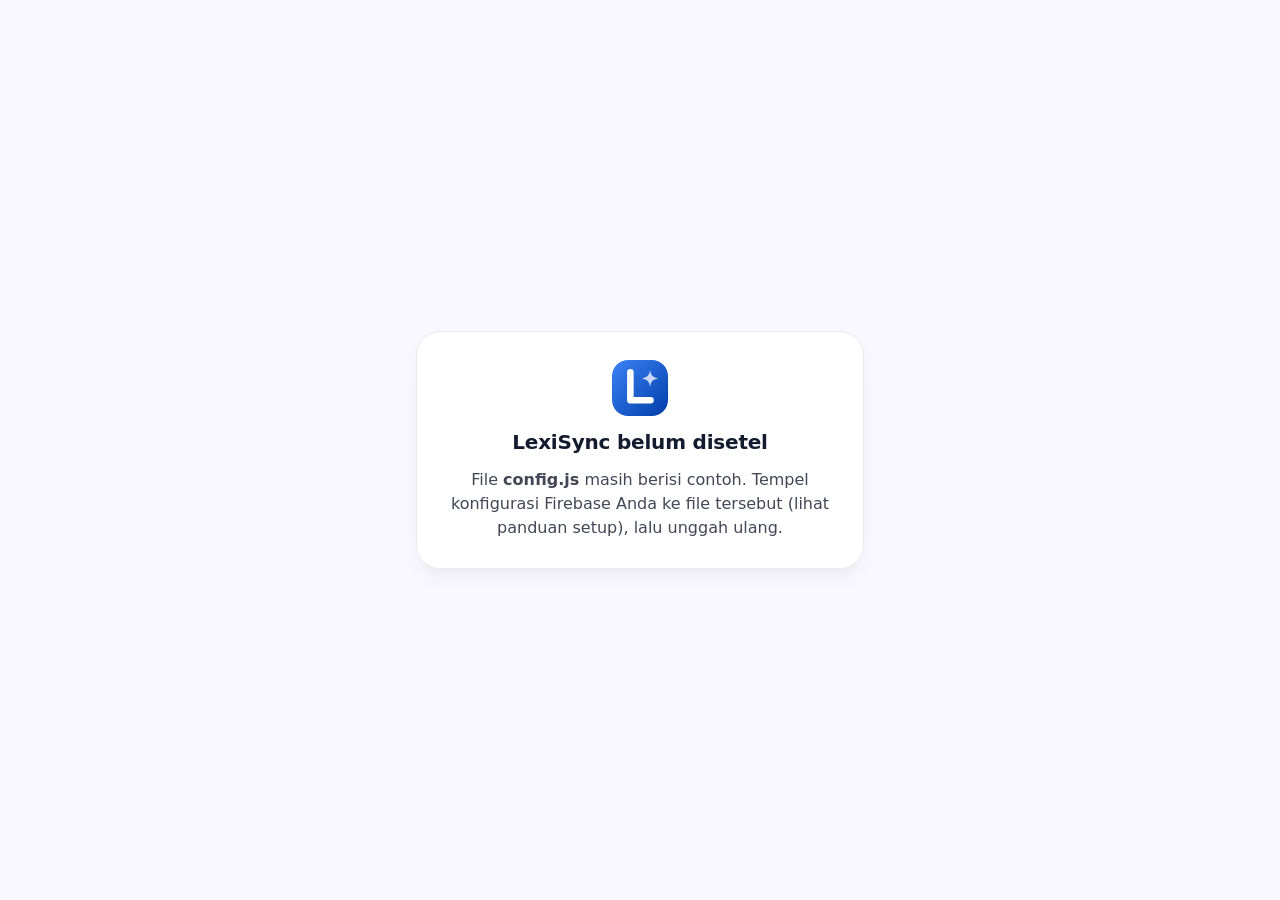
==== teacher.html @ 3a320dfc "Add files via upload" ====
<!doctype html>
<html lang="en" data-mode="teacher">
<head>
<meta charset="utf-8">
<meta name="viewport" content="width=device-width, initial-scale=1, viewport-fit=cover">
<meta name="theme-color" content="#faf8ff">
<meta name="color-scheme" content="light">
<meta name="description" content="LexiSync — The Adaptive CEFR Vocab Hub. Weekly vocabulary mastery quiz.">
<title>Teacher Portal · LexiSync</title>
<link rel="icon" href="favicon.ico">
<link rel="preload" href="fonts/inter.woff2" as="font" type="font/woff2" crossorigin>
<link rel="stylesheet" href="app.css?v=1.1.0">
</head>
<body class="min-h-screen bg-surface text-on-surface antialiased">
<div id="app" class="min-h-screen">
  <div class="min-h-screen flex items-center justify-center text-on-surface-variant font-label-lg text-label-lg">Loading LexiSync…</div>
</div>
<div id="modal-root"></div>
<div id="toast-root"></div>
<noscript><p style="padding:24px;font-family:sans-serif">LexiSync needs JavaScript. Please enable it in your browser.</p></noscript>
<script src="config.js?v=1.1.0"></script>
<script src="firebase.js?v=1.1.0"></script>
<script src="app.js?v=1.1.0"></script>
</body>
</html>
---- app.css ----
@font-face{font-family:Inter;font-style:normal;font-display:swap;font-weight:100 900;src:url(fonts/inter.woff2) format("woff2")}@font-face{font-family:Plus Jakarta Sans;font-style:normal;font-display:swap;font-weight:200 800;src:url(fonts/jakarta.woff2) format("woff2")}*,:after,:before{--tw-border-spacing-x:0;--tw-border-spacing-y:0;--tw-translate-x:0;--tw-translate-y:0;--tw-rotate:0;--tw-skew-x:0;--tw-skew-y:0;--tw-scale-x:1;--tw-scale-y:1;--tw-pan-x: ;--tw-pan-y: ;--tw-pinch-zoom: ;--tw-scroll-snap-strictness:proximity;--tw-gradient-from-position: ;--tw-gradient-via-position: ;--tw-gradient-to-position: ;--tw-ordinal: ;--tw-slashed-zero: ;--tw-numeric-figure: ;--tw-numeric-spacing: ;--tw-numeric-fraction: ;--tw-ring-inset: ;--tw-ring-offset-width:0px;--tw-ring-offset-color:#fff;--tw-ring-color:rgba(59,130,246,.5);--tw-ring-offset-shadow:0 0 #0000;--tw-ring-shadow:0 0 #0000;--tw-shadow:0 0 #0000;--tw-shadow-colored:0 0 #0000;--tw-blur: ;--tw-brightness: ;--tw-contrast: ;--tw-grayscale: ;--tw-hue-rotate: ;--tw-invert: ;--tw-saturate: ;--tw-sepia: ;--tw-drop-shadow: ;--tw-backdrop-blur: ;--tw-backdrop-brightness: ;--tw-backdrop-contrast: ;--tw-backdrop-grayscale: ;--tw-backdrop-hue-rotate: ;--tw-backdrop-invert: ;--tw-backdrop-opacity: ;--tw-backdrop-saturate: ;--tw-backdrop-sepia: ;--tw-contain-size: ;--tw-contain-layout: ;--tw-contain-paint: ;--tw-contain-style: }::backdrop{--tw-border-spacing-x:0;--tw-border-spacing-y:0;--tw-translate-x:0;--tw-translate-y:0;--tw-rotate:0;--tw-skew-x:0;--tw-skew-y:0;--tw-scale-x:1;--tw-scale-y:1;--tw-pan-x: ;--tw-pan-y: ;--tw-pinch-zoom: ;--tw-scroll-snap-strictness:proximity;--tw-gradient-from-position: ;--tw-gradient-via-position: ;--tw-gradient-to-position: ;--tw-ordinal: ;--tw-slashed-zero: ;--tw-numeric-figure: ;--tw-numeric-spacing: ;--tw-numeric-fraction: ;--tw-ring-inset: ;--tw-ring-offset-width:0px;--tw-ring-offset-color:#fff;--tw-ring-color:rgba(59,130,246,.5);--tw-ring-offset-shadow:0 0 #0000;--tw-ring-shadow:0 0 #0000;--tw-shadow:0 0 #0000;--tw-shadow-colored:0 0 #0000;--tw-blur: ;--tw-brightness: ;--tw-contrast: ;--tw-grayscale: ;--tw-hue-rotate: ;--tw-invert: ;--tw-saturate: ;--tw-sepia: ;--tw-drop-shadow: ;--tw-backdrop-blur: ;--tw-backdrop-brightness: ;--tw-backdrop-contrast: ;--tw-backdrop-grayscale: ;--tw-backdrop-hue-rotate: ;--tw-backdrop-invert: ;--tw-backdrop-opacity: ;--tw-backdrop-saturate: ;--tw-backdrop-sepia: ;--tw-contain-size: ;--tw-contain-layout: ;--tw-contain-paint: ;--tw-contain-style: }

/*! tailwindcss v3.4.17 | MIT License | https://tailwindcss.com*/*,:after,:before{box-sizing:border-box;border:0 solid #e5e7eb}:after,:before{--tw-content:""}:host,html{line-height:1.5;-webkit-text-size-adjust:100%;-moz-tab-size:4;-o-tab-size:4;tab-size:4;font-family:Inter,system-ui,Segoe UI,Roboto,sans-serif;font-feature-settings:normal;font-variation-settings:normal;-webkit-tap-highlight-color:transparent}body{line-height:inherit}hr{height:0;color:inherit;border-top-width:1px}abbr:where([title]){-webkit-text-decoration:underline dotted;text-decoration:underline dotted}h1,h2,h3,h4,h5,h6{font-size:inherit;font-weight:inherit}a{color:inherit;text-decoration:inherit}b,strong{font-weight:bolder}code,kbd,pre,samp{font-family:ui-monospace,SFMono-Regular,Menlo,Monaco,Consolas,Liberation Mono,Courier New,monospace;font-feature-settings:normal;font-variation-settings:normal;font-size:1em}small{font-size:80%}sub,sup{font-size:75%;line-height:0;position:relative;vertical-align:baseline}sub{bottom:-.25em}sup{top:-.5em}table{text-indent:0;border-color:inherit;border-collapse:collapse}button,input,optgroup,select,textarea{font-family:inherit;font-feature-settings:inherit;font-variation-settings:inherit;font-size:100%;font-weight:inherit;line-height:inherit;letter-spacing:inherit;color:inherit;margin:0;padding:0}button,select{text-transform:none}button,input:where([type=button]),input:where([type=reset]),input:where([type=submit]){-webkit-appearance:button;background-color:transparent;background-image:none}:-moz-focusring{outline:auto}:-moz-ui-invalid{box-shadow:none}progress{vertical-align:baseline}::-webkit-inner-spin-button,::-webkit-outer-spin-button{height:auto}[type=search]{-webkit-appearance:textfield;outline-offset:-2px}::-webkit-search-decoration{-webkit-appearance:none}::-webkit-file-upload-button{-webkit-appearance:button;font:inherit}summary{display:list-item}blockquote,dd,dl,figure,h1,h2,h3,h4,h5,h6,hr,p,pre{margin:0}fieldset{margin:0}fieldset,legend{padding:0}menu,ol,ul{list-style:none;margin:0;padding:0}dialog{padding:0}textarea{resize:vertical}input::-moz-placeholder,textarea::-moz-placeholder{opacity:1;color:#9ca3af}input::placeholder,textarea::placeholder{opacity:1;color:#9ca3af}[role=button],button{cursor:pointer}:disabled{cursor:default}audio,canvas,embed,iframe,img,object,svg,video{display:block;vertical-align:middle}img,video{max-width:100%;height:auto}[hidden]:where(:not([hidden=until-found])){display:none}html{-webkit-text-size-adjust:100%;-webkit-tap-highlight-color:transparent}body{margin:0;overscroll-behavior-y:none;background:#faf8ff;color:#131b2e;font-family:Inter,system-ui,sans-serif}button{-webkit-tap-highlight-color:transparent}a:focus-visible,button:focus-visible,input:focus-visible,select:focus-visible{outline:3px solid rgba(37,99,235,.35);outline-offset:2px}.ic{width:1.25em;height:1.25em;fill:currentColor;display:inline-block;flex-shrink:0;vertical-align:middle}.card{border-radius:1rem;border-width:1px;--tw-border-opacity:1;border-color:rgb(233 236 239/var(--tw-border-opacity,1));--tw-bg-opacity:1;--tw-shadow:0 1px 3px 0 rgba(15,23,42,.04),0 1px 2px -1px rgba(15,23,42,.03);--tw-shadow-colored:0 1px 3px 0 var(--tw-shadow-color),0 1px 2px -1px var(--tw-shadow-color)}.card,.card-lg{background-color:rgb(255 255 255/var(--tw-bg-opacity,1));box-shadow:var(--tw-ring-offset-shadow,0 0 #0000),var(--tw-ring-shadow,0 0 #0000),var(--tw-shadow)}.card-lg{border-radius:1.5rem;border-width:1px;--tw-border-opacity:1;border-color:rgb(233 236 239/var(--tw-border-opacity,1));--tw-bg-opacity:1;--tw-shadow:0 10px 25px -5px rgba(15,23,42,.06),0 8px 10px -6px rgba(15,23,42,.03);--tw-shadow-colored:0 10px 25px -5px var(--tw-shadow-color),0 8px 10px -6px var(--tw-shadow-color)}.btn{display:inline-flex;-webkit-user-select:none;-moz-user-select:none;user-select:none;align-items:center;justify-content:center;gap:.5rem;border-radius:9999px;font-family:Inter,sans-serif;font-size:14px;line-height:20px;letter-spacing:.01em;font-weight:600;transition-property:all;transition-timing-function:cubic-bezier(.4,0,.2,1);transition-duration:.15s}.btn:active{--tw-translate-y:1px;transform:translate(var(--tw-translate-x),var(--tw-translate-y)) rotate(var(--tw-rotate)) skewX(var(--tw-skew-x)) skewY(var(--tw-skew-y)) scaleX(var(--tw-scale-x)) scaleY(var(--tw-scale-y))}.btn:disabled{cursor:not-allowed;opacity:.5}.btn-primary{display:inline-flex;-webkit-user-select:none;-moz-user-select:none;user-select:none;align-items:center;justify-content:center;gap:.5rem;border-radius:9999px;font-family:Inter,sans-serif;font-size:14px;line-height:20px;letter-spacing:.01em;font-weight:600;transition-property:all;transition-timing-function:cubic-bezier(.4,0,.2,1);transition-duration:.15s}.btn-primary:active{--tw-translate-y:1px;transform:translate(var(--tw-translate-x),var(--tw-translate-y)) rotate(var(--tw-rotate)) skewX(var(--tw-skew-x)) skewY(var(--tw-skew-y)) scaleX(var(--tw-scale-x)) scaleY(var(--tw-scale-y))}.btn-primary:disabled{cursor:not-allowed;opacity:.5}.btn-primary{--tw-bg-opacity:1;background-color:rgb(37 99 235/var(--tw-bg-opacity,1));--tw-text-opacity:1;color:rgb(255 255 255/var(--tw-text-opacity,1));--tw-shadow:0 6px 16px -6px rgba(37,99,235,.6);--tw-shadow-colored:0 6px 16px -6px var(--tw-shadow-color);box-shadow:var(--tw-ring-offset-shadow,0 0 #0000),var(--tw-ring-shadow,0 0 #0000),var(--tw-shadow)}.btn-primary:hover{--tw-bg-opacity:1;background-color:rgb(29 78 216/var(--tw-bg-opacity,1))}.btn-danger{display:inline-flex;-webkit-user-select:none;-moz-user-select:none;user-select:none;align-items:center;justify-content:center;gap:.5rem;border-radius:9999px;font-family:Inter,sans-serif;font-size:14px;line-height:20px;letter-spacing:.01em;font-weight:600;transition-property:all;transition-timing-function:cubic-bezier(.4,0,.2,1);transition-duration:.15s}.btn-danger:active{--tw-translate-y:1px;transform:translate(var(--tw-translate-x),var(--tw-translate-y)) rotate(var(--tw-rotate)) skewX(var(--tw-skew-x)) skewY(var(--tw-skew-y)) scaleX(var(--tw-scale-x)) scaleY(var(--tw-scale-y))}.btn-danger:disabled{cursor:not-allowed;opacity:.5}.btn-danger{--tw-bg-opacity:1;background-color:rgb(186 26 26/var(--tw-bg-opacity,1));--tw-text-opacity:1;color:rgb(255 255 255/var(--tw-text-opacity,1));--tw-shadow:0 6px 16px -6px rgba(186,26,26,.55);--tw-shadow-colored:0 6px 16px -6px var(--tw-shadow-color);box-shadow:var(--tw-ring-offset-shadow,0 0 #0000),var(--tw-ring-shadow,0 0 #0000),var(--tw-shadow)}.btn-danger:hover{--tw-bg-opacity:1;background-color:rgb(147 0 10/var(--tw-bg-opacity,1))}.btn-ghost{display:inline-flex;-webkit-user-select:none;-moz-user-select:none;user-select:none;align-items:center;justify-content:center;gap:.5rem;border-radius:9999px;font-family:Inter,sans-serif;font-size:14px;line-height:20px;letter-spacing:.01em;font-weight:600;transition-property:all;transition-timing-function:cubic-bezier(.4,0,.2,1);transition-duration:.15s}.btn-ghost:active{--tw-translate-y:1px;transform:translate(var(--tw-translate-x),var(--tw-translate-y)) rotate(var(--tw-rotate)) skewX(var(--tw-skew-x)) skewY(var(--tw-skew-y)) scaleX(var(--tw-scale-x)) scaleY(var(--tw-scale-y))}.btn-ghost:disabled{cursor:not-allowed;opacity:.5}.btn-ghost{--tw-bg-opacity:1;background-color:rgb(242 243 255/var(--tw-bg-opacity,1));--tw-text-opacity:1;color:rgb(19 27 46/var(--tw-text-opacity,1))}.btn-ghost:hover{--tw-bg-opacity:1;background-color:rgb(234 237 255/var(--tw-bg-opacity,1))}.btn-outline{display:inline-flex;-webkit-user-select:none;-moz-user-select:none;user-select:none;align-items:center;justify-content:center;gap:.5rem;border-radius:9999px;font-family:Inter,sans-serif;font-size:14px;line-height:20px;letter-spacing:.01em;font-weight:600;transition-property:all;transition-timing-function:cubic-bezier(.4,0,.2,1);transition-duration:.15s}.btn-outline:active{--tw-translate-y:1px;transform:translate(var(--tw-translate-x),var(--tw-translate-y)) rotate(var(--tw-rotate)) skewX(var(--tw-skew-x)) skewY(var(--tw-skew-y)) scaleX(var(--tw-scale-x)) scaleY(var(--tw-scale-y))}.btn-outline:disabled{cursor:not-allowed;opacity:.5}.btn-outline{border-width:1px;--tw-border-opacity:1;border-color:rgb(195 198 215/var(--tw-border-opacity,1));--tw-bg-opacity:1;background-color:rgb(255 255 255/var(--tw-bg-opacity,1));--tw-text-opacity:1;color:rgb(19 27 46/var(--tw-text-opacity,1))}.btn-outline:hover{--tw-bg-opacity:1;background-color:rgb(242 243 255/var(--tw-bg-opacity,1))}.chip{display:inline-flex;height:1.5rem;align-items:center;gap:.25rem;white-space:nowrap;border-radius:9999px;padding-left:.625rem;padding-right:.625rem;font-family:Inter,sans-serif;font-size:11px;line-height:14px;letter-spacing:.03em;font-weight:500}.field{width:100%;border-radius:.75rem;border-width:1px;--tw-border-opacity:1;border-color:rgb(233 236 239/var(--tw-border-opacity,1));--tw-bg-opacity:1;background-color:rgb(242 243 255/var(--tw-bg-opacity,1));padding:.875rem 1rem;font-size:16px;line-height:24px;letter-spacing:0;font-weight:400;--tw-text-opacity:1;color:rgb(19 27 46/var(--tw-text-opacity,1));outline:2px solid transparent;outline-offset:2px;transition-property:all;transition-timing-function:cubic-bezier(.4,0,.2,1);transition-duration:.15s}.field::-moz-placeholder{--tw-text-opacity:1;color:rgb(148 163 184/var(--tw-text-opacity,1))}.field::placeholder{--tw-text-opacity:1;color:rgb(148 163 184/var(--tw-text-opacity,1))}.field:focus{--tw-border-opacity:1;border-color:rgb(37 99 235/var(--tw-border-opacity,1));--tw-bg-opacity:1;background-color:rgb(255 255 255/var(--tw-bg-opacity,1));--tw-ring-offset-shadow:var(--tw-ring-inset) 0 0 0 var(--tw-ring-offset-width) var(--tw-ring-offset-color);--tw-ring-shadow:var(--tw-ring-inset) 0 0 0 calc(4px + var(--tw-ring-offset-width)) var(--tw-ring-color);box-shadow:var(--tw-ring-offset-shadow),var(--tw-ring-shadow),var(--tw-shadow,0 0 #0000);--tw-ring-color:rgba(37,99,235,.15)}.eyebrow{font-family:Inter,sans-serif;font-size:11px;line-height:14px;font-weight:500;text-transform:uppercase;letter-spacing:.12em;--tw-text-opacity:1;color:rgb(67 70 85/var(--tw-text-opacity,1))}.opt{display:flex;width:100%;align-items:center;gap:.75rem;border-radius:1rem;border-width:1.5px;--tw-border-opacity:1;border-color:rgb(233 236 239/var(--tw-border-opacity,1));--tw-bg-opacity:1;background-color:rgb(255 255 255/var(--tw-bg-opacity,1));padding:1rem;text-align:left;transition-property:all;transition-timing-function:cubic-bezier(.4,0,.2,1);transition-duration:.15s}.opt:active{--tw-translate-y:1px;transform:translate(var(--tw-translate-x),var(--tw-translate-y)) rotate(var(--tw-rotate)) skewX(var(--tw-skew-x)) skewY(var(--tw-skew-y)) scaleX(var(--tw-scale-x)) scaleY(var(--tw-scale-y))}.opt:hover{--tw-border-opacity:1;border-color:rgb(180 197 255/var(--tw-border-opacity,1));background-color:rgba(242,243,255,.6)}.opt.sel{--tw-border-opacity:1;border-color:rgb(37 99 235/var(--tw-border-opacity,1));background-color:rgba(37,99,235,.06);--tw-shadow:0 0 0 3px rgba(37,99,235,.1);--tw-shadow-colored:0 0 0 3px var(--tw-shadow-color);box-shadow:var(--tw-ring-offset-shadow,0 0 #0000),var(--tw-ring-shadow,0 0 #0000),var(--tw-shadow)}.radio{display:flex;height:1.25rem;width:1.25rem;flex-shrink:0;align-items:center;justify-content:center;border-radius:9999px;border-width:2px;--tw-border-opacity:1;border-color:rgb(195 198 215/var(--tw-border-opacity,1));transition-property:color,background-color,border-color,text-decoration-color,fill,stroke;transition-timing-function:cubic-bezier(.4,0,.2,1);transition-duration:.15s}.opt.sel .radio{--tw-border-opacity:1;border-color:rgb(37 99 235/var(--tw-border-opacity,1));--tw-bg-opacity:1;background-color:rgb(37 99 235/var(--tw-bg-opacity,1))}.seg{height:.375rem;flex:1 1 0%;border-radius:9999px;--tw-bg-opacity:1;background-color:rgb(226 231 255/var(--tw-bg-opacity,1));transition-property:color,background-color,border-color,text-decoration-color,fill,stroke;transition-timing-function:cubic-bezier(.4,0,.2,1);transition-duration:.15s}.backdrop{position:fixed;inset:0;z-index:80;display:flex;align-items:center;justify-content:center;background-color:rgba(15,23,42,.35);padding:1rem;--tw-backdrop-blur:blur(8px);-webkit-backdrop-filter:var(--tw-backdrop-blur) var(--tw-backdrop-brightness) var(--tw-backdrop-contrast) var(--tw-backdrop-grayscale) var(--tw-backdrop-hue-rotate) var(--tw-backdrop-invert) var(--tw-backdrop-opacity) var(--tw-backdrop-saturate) var(--tw-backdrop-sepia);backdrop-filter:var(--tw-backdrop-blur) var(--tw-backdrop-brightness) var(--tw-backdrop-contrast) var(--tw-backdrop-grayscale) var(--tw-backdrop-hue-rotate) var(--tw-backdrop-invert) var(--tw-backdrop-opacity) var(--tw-backdrop-saturate) var(--tw-backdrop-sepia)}.modal{max-height:92vh;width:100%;max-width:28rem;overflow-y:auto;border-radius:1.5rem;--tw-bg-opacity:1;background-color:rgb(255 255 255/var(--tw-bg-opacity,1));padding:1.5rem;--tw-shadow:0 25px 50px -12px rgba(15,23,42,.25);--tw-shadow-colored:0 25px 50px -12px var(--tw-shadow-color);box-shadow:var(--tw-ring-offset-shadow,0 0 #0000),var(--tw-ring-shadow,0 0 #0000),var(--tw-shadow)}@media (min-width:640px){.modal{padding:1.75rem}}.pointer-events-none{pointer-events:none}.fixed{position:fixed}.absolute{position:absolute}.relative{position:relative}.sticky{position:sticky}.inset-0{inset:0}.inset-x-0{left:0;right:0}.-right-1{right:-.25rem}.-top-1{top:-.25rem}.bottom-0{bottom:0}.bottom-6{bottom:1.5rem}.left-1\/2{left:50%}.left-3{left:.75rem}.left-4{left:1rem}.right-0{right:0}.right-4{right:1rem}.top-0{top:0}.top-1\/2{top:50%}.z-40{z-index:40}.z-\[100\]{z-index:100}.z-\[90\]{z-index:90}.-mx-5{margin-left:-1.25rem;margin-right:-1.25rem}.mx-1{margin-left:.25rem;margin-right:.25rem}.mx-auto{margin-left:auto;margin-right:auto}.-mb-5{margin-bottom:-1.25rem}.-ml-2{margin-left:-.5rem}.mb-2{margin-bottom:.5rem}.mb-2\.5{margin-bottom:.625rem}.ml-1{margin-left:.25rem}.ml-auto{margin-left:auto}.mr-1{margin-right:.25rem}.mt-0\.5{margin-top:.125rem}.mt-1{margin-top:.25rem}.mt-1\.5{margin-top:.375rem}.mt-2{margin-top:.5rem}.mt-2\.5{margin-top:.625rem}.mt-3{margin-top:.75rem}.mt-4{margin-top:1rem}.mt-5{margin-top:1.25rem}.mt-6{margin-top:1.5rem}.mt-8{margin-top:2rem}.block{display:block}.inline-block{display:inline-block}.flex{display:flex}.inline-flex{display:inline-flex}.grid{display:grid}.hidden{display:none}.h-1\.5{height:.375rem}.h-10{height:2.5rem}.h-11{height:2.75rem}.h-12{height:3rem}.h-14{height:3.5rem}.h-16{height:4rem}.h-2{height:.5rem}.h-20{height:5rem}.h-3{height:.75rem}.h-4{height:1rem}.h-5{height:1.25rem}.h-52{height:13rem}.h-7{height:1.75rem}.h-8{height:2rem}.h-9{height:2.25rem}.h-\[168px\]{height:168px}.h-auto{height:auto}.h-full{height:100%}.min-h-screen{min-height:100vh}.\!w-auto{width:auto!important}.w-1\.5{width:.375rem}.w-10{width:2.5rem}.w-11{width:2.75rem}.w-12{width:3rem}.w-14{width:3.5rem}.w-16{width:4rem}.w-2{width:.5rem}.w-20{width:5rem}.w-24{width:6rem}.w-3{width:.75rem}.w-4{width:1rem}.w-5{width:1.25rem}.w-52{width:13rem}.w-7{width:1.75rem}.w-8{width:2rem}.w-9{width:2.25rem}.w-\[168px\]{width:168px}.w-full{width:100%}.min-w-0{min-width:0}.min-w-\[200px\]{min-width:200px}.max-w-6xl{max-width:72rem}.max-w-\[92vw\]{max-width:92vw}.max-w-md{max-width:28rem}.max-w-sm{max-width:24rem}.max-w-xl{max-width:36rem}.flex-1{flex:1 1 0%}.flex-\[1\.4\]{flex:1.4}.shrink-0{flex-shrink:0}.-translate-y-1\/2{--tw-translate-y:-50%}.-rotate-90,.-translate-y-1\/2{transform:translate(var(--tw-translate-x),var(--tw-translate-y)) rotate(var(--tw-rotate)) skewX(var(--tw-skew-x)) skewY(var(--tw-skew-y)) scaleX(var(--tw-scale-x)) scaleY(var(--tw-scale-y))}.-rotate-90{--tw-rotate:-90deg}.rotate-180{--tw-rotate:180deg;transform:translate(var(--tw-translate-x),var(--tw-translate-y)) rotate(var(--tw-rotate)) skewX(var(--tw-skew-x)) skewY(var(--tw-skew-y)) scaleX(var(--tw-scale-x)) scaleY(var(--tw-scale-y))}.cursor-pointer{cursor:pointer}.list-decimal{list-style-type:decimal}.appearance-none{-webkit-appearance:none;-moz-appearance:none;appearance:none}.grid-cols-2{grid-template-columns:repeat(2,minmax(0,1fr))}.grid-cols-3{grid-template-columns:repeat(3,minmax(0,1fr))}.grid-cols-6{grid-template-columns:repeat(6,minmax(0,1fr))}.flex-col{flex-direction:column}.flex-wrap{flex-wrap:wrap}.items-start{align-items:flex-start}.items-end{align-items:flex-end}.items-center{align-items:center}.items-baseline{align-items:baseline}.justify-center{justify-content:center}.justify-between{justify-content:space-between}.gap-0\.5{gap:.125rem}.gap-1{gap:.25rem}.gap-1\.5{gap:.375rem}.gap-2{gap:.5rem}.gap-2\.5{gap:.625rem}.gap-3{gap:.75rem}.gap-4{gap:1rem}.gap-6{gap:1.5rem}.gap-x-3{-moz-column-gap:.75rem;column-gap:.75rem}.gap-y-0\.5{row-gap:.125rem}.space-y-1>:not([hidden])~:not([hidden]){--tw-space-y-reverse:0;margin-top:calc(.25rem*(1 - var(--tw-space-y-reverse)));margin-bottom:calc(.25rem*var(--tw-space-y-reverse))}.space-y-2>:not([hidden])~:not([hidden]){--tw-space-y-reverse:0;margin-top:calc(.5rem*(1 - var(--tw-space-y-reverse)));margin-bottom:calc(.5rem*var(--tw-space-y-reverse))}.space-y-2\.5>:not([hidden])~:not([hidden]){--tw-space-y-reverse:0;margin-top:calc(.625rem*(1 - var(--tw-space-y-reverse)));margin-bottom:calc(.625rem*var(--tw-space-y-reverse))}.space-y-3>:not([hidden])~:not([hidden]){--tw-space-y-reverse:0;margin-top:calc(.75rem*(1 - var(--tw-space-y-reverse)));margin-bottom:calc(.75rem*var(--tw-space-y-reverse))}.space-y-4>:not([hidden])~:not([hidden]){--tw-space-y-reverse:0;margin-top:calc(1rem*(1 - var(--tw-space-y-reverse)));margin-bottom:calc(1rem*var(--tw-space-y-reverse))}.space-y-5>:not([hidden])~:not([hidden]){--tw-space-y-reverse:0;margin-top:calc(1.25rem*(1 - var(--tw-space-y-reverse)));margin-bottom:calc(1.25rem*var(--tw-space-y-reverse))}.space-y-6>:not([hidden])~:not([hidden]){--tw-space-y-reverse:0;margin-top:calc(1.5rem*(1 - var(--tw-space-y-reverse)));margin-bottom:calc(1.5rem*var(--tw-space-y-reverse))}.overflow-hidden{overflow:hidden}.overflow-x-auto{overflow-x:auto}.truncate{overflow:hidden;text-overflow:ellipsis}.truncate,.whitespace-nowrap{white-space:nowrap}.break-words{overflow-wrap:break-word}.break-all{word-break:break-all}.rounded-2xl{border-radius:1rem}.rounded-3xl{border-radius:1.5rem}.rounded-\[22px\]{border-radius:22px}.rounded-full{border-radius:9999px}.rounded-xl{border-radius:.75rem}.rounded-b-2xl{border-bottom-right-radius:1rem;border-bottom-left-radius:1rem}.border{border-width:1px}.border-b-2{border-bottom-width:2px}.border-t{border-top-width:1px}.border-dashed{border-style:dashed}.\!border-\[rgba\(239\2c 68\2c 68\2c 0\.3\)\]{border-color:rgba(239,68,68,.3)!important}.\!border-\[rgba\(239\2c 68\2c 68\2c 0\.35\)\]{border-color:rgba(239,68,68,.35)!important}.border-\[\#a7f3d0\]{--tw-border-opacity:1;border-color:rgb(167 243 208/var(--tw-border-opacity,1))}.border-\[\#e9ecef\]{--tw-border-opacity:1;border-color:rgb(233 236 239/var(--tw-border-opacity,1))}.border-\[rgba\(239\2c 68\2c 68\2c 0\.2\)\]{border-color:rgba(239,68,68,.2)}.border-\[rgba\(239\2c 68\2c 68\2c 0\.25\)\]{border-color:rgba(239,68,68,.25)}.border-\[rgba\(37\2c 99\2c 235\2c 0\.35\)\]{border-color:rgba(37,99,235,.35)}.border-outline-variant{--tw-border-opacity:1;border-color:rgb(195 198 215/var(--tw-border-opacity,1))}.border-primary-container\/40{border-color:rgba(37,99,235,.4)}.border-primary-container\/60{border-color:rgba(37,99,235,.6)}.border-surface-container{--tw-border-opacity:1;border-color:rgb(234 237 255/var(--tw-border-opacity,1))}.\!bg-error-container{--tw-bg-opacity:1!important;background-color:rgb(255 218 214/var(--tw-bg-opacity,1))!important}.\!bg-primary{--tw-bg-opacity:1!important;background-color:rgb(0 74 198/var(--tw-bg-opacity,1))!important}.\!bg-primary-container\/45{background-color:rgba(37,99,235,.45)!important}.bg-\[\#047857\]{--tw-bg-opacity:1;background-color:rgb(4 120 87/var(--tw-bg-opacity,1))}.bg-\[\#10b981\]{--tw-bg-opacity:1;background-color:rgb(16 185 129/var(--tw-bg-opacity,1))}.bg-\[\#d1fae5\]{--tw-bg-opacity:1;background-color:rgb(209 250 229/var(--tw-bg-opacity,1))}.bg-\[\#ecfdf5\]{--tw-bg-opacity:1;background-color:rgb(236 253 245/var(--tw-bg-opacity,1))}.bg-\[\#fdecec\]{--tw-bg-opacity:1;background-color:rgb(253 236 236/var(--tw-bg-opacity,1))}.bg-\[rgba\(124\2c 58\2c 237\2c 0\.1\)\]{background-color:rgba(124,58,237,.1)}.bg-\[rgba\(16\2c 185\2c 129\2c 0\.1\)\]{background-color:rgba(16,185,129,.1)}.bg-\[rgba\(239\2c 68\2c 68\2c 0\.03\)\]{background-color:rgba(239,68,68,.03)}.bg-\[rgba\(239\2c 68\2c 68\2c 0\.06\)\]{background-color:rgba(239,68,68,.06)}.bg-\[rgba\(239\2c 68\2c 68\2c 0\.08\)\]{background-color:rgba(239,68,68,.08)}.bg-\[rgba\(37\2c 99\2c 235\2c 0\.1\)\]{background-color:rgba(37,99,235,.1)}.bg-current{background-color:currentColor}.bg-error{--tw-bg-opacity:1;background-color:rgb(186 26 26/var(--tw-bg-opacity,1))}.bg-error-container{--tw-bg-opacity:1;background-color:rgb(255 218 214/var(--tw-bg-opacity,1))}.bg-inverse-surface{--tw-bg-opacity:1;background-color:rgb(40 48 68/var(--tw-bg-opacity,1))}.bg-primary{--tw-bg-opacity:1;background-color:rgb(0 74 198/var(--tw-bg-opacity,1))}.bg-primary-container{--tw-bg-opacity:1;background-color:rgb(37 99 235/var(--tw-bg-opacity,1))}.bg-primary-container\/10{background-color:rgba(37,99,235,.1)}.bg-secondary-fixed{--tw-bg-opacity:1;background-color:rgb(220 225 255/var(--tw-bg-opacity,1))}.bg-surface{--tw-bg-opacity:1;background-color:rgb(250 248 255/var(--tw-bg-opacity,1))}.bg-surface-container{--tw-bg-opacity:1;background-color:rgb(234 237 255/var(--tw-bg-opacity,1))}.bg-surface-container-high{--tw-bg-opacity:1;background-color:rgb(226 231 255/var(--tw-bg-opacity,1))}.bg-surface-container-low{--tw-bg-opacity:1;background-color:rgb(242 243 255/var(--tw-bg-opacity,1))}.bg-surface\/80{background-color:rgba(250,248,255,.8)}.bg-surface\/85{background-color:rgba(250,248,255,.85)}.bg-tertiary{--tw-bg-opacity:1;background-color:rgb(120 75 0/var(--tw-bg-opacity,1))}.bg-tertiary-fixed{--tw-bg-opacity:1;background-color:rgb(255 221 184/var(--tw-bg-opacity,1))}.bg-white{--tw-bg-opacity:1;background-color:rgb(255 255 255/var(--tw-bg-opacity,1))}.bg-white\/70{background-color:hsla(0,0%,100%,.7)}.bg-white\/90{background-color:hsla(0,0%,100%,.9)}.bg-gradient-to-b{background-image:linear-gradient(to bottom,var(--tw-gradient-stops))}.bg-gradient-to-t{background-image:linear-gradient(to top,var(--tw-gradient-stops))}.from-surface{--tw-gradient-from:#faf8ff var(--tw-gradient-from-position);--tw-gradient-to:rgba(250,248,255,0) var(--tw-gradient-to-position);--tw-gradient-stops:var(--tw-gradient-from),var(--tw-gradient-to)}.from-surface-container-low{--tw-gradient-from:#f2f3ff var(--tw-gradient-from-position);--tw-gradient-to:rgba(242,243,255,0) var(--tw-gradient-to-position);--tw-gradient-stops:var(--tw-gradient-from),var(--tw-gradient-to)}.via-surface\/95{--tw-gradient-to:rgba(250,248,255,0) var(--tw-gradient-to-position);--tw-gradient-stops:var(--tw-gradient-from),rgba(250,248,255,.95) var(--tw-gradient-via-position),var(--tw-gradient-to)}.to-surface\/0{--tw-gradient-to:rgba(250,248,255,0) var(--tw-gradient-to-position)}.to-white{--tw-gradient-to:#fff var(--tw-gradient-to-position)}.object-cover{-o-object-fit:cover;object-fit:cover}.p-1{padding:.25rem}.p-10{padding:2.5rem}.p-3{padding:.75rem}.p-3\.5{padding:.875rem}.p-4{padding:1rem}.p-5{padding:1.25rem}.p-6{padding:1.5rem}.p-7{padding:1.75rem}.p-8{padding:2rem}.\!py-2\.5{padding-top:.625rem!important;padding-bottom:.625rem!important}.px-1{padding-left:.25rem;padding-right:.25rem}.px-1\.5{padding-left:.375rem;padding-right:.375rem}.px-3{padding-left:.75rem;padding-right:.75rem}.px-3\.5{padding-left:.875rem;padding-right:.875rem}.px-4{padding-left:1rem;padding-right:1rem}.px-5{padding-left:1.25rem;padding-right:1.25rem}.py-0\.5{padding-top:.125rem;padding-bottom:.125rem}.py-1\.5{padding-top:.375rem;padding-bottom:.375rem}.py-2{padding-top:.5rem;padding-bottom:.5rem}.py-2\.5{padding-top:.625rem;padding-bottom:.625rem}.py-3{padding-top:.75rem;padding-bottom:.75rem}.py-3\.5{padding-top:.875rem;padding-bottom:.875rem}.py-4{padding-top:1rem;padding-bottom:1rem}.py-5{padding-top:1.25rem;padding-bottom:1.25rem}.pb-10{padding-bottom:2.5rem}.pb-12{padding-bottom:3rem}.pb-2{padding-bottom:.5rem}.pb-28{padding-bottom:7rem}.pb-4{padding-bottom:1rem}.pb-40{padding-bottom:10rem}.pb-5{padding-bottom:1.25rem}.pl-10{padding-left:2.5rem}.pl-12{padding-left:3rem}.pl-3\.5{padding-left:.875rem}.pl-5{padding-left:1.25rem}.pr-10{padding-right:2.5rem}.pr-2\.5{padding-right:.625rem}.pt-12{padding-top:3rem}.pt-2{padding-top:.5rem}.pt-4{padding-top:1rem}.pt-6{padding-top:1.5rem}.pt-8{padding-top:2rem}.text-left{text-align:left}.text-center{text-align:center}.align-middle{vertical-align:middle}.font-code-phonetic{font-family:Inter,sans-serif}.font-display{font-family:Plus Jakarta Sans,Inter,system-ui,sans-serif}.font-label-lg,.font-label-md,.font-label-sm{font-family:Inter,sans-serif}.\!text-\[10px\]{font-size:10px!important}.text-\[10\.5px\]{font-size:10.5px}.text-\[10px\]{font-size:10px}.text-\[11px\]{font-size:11px}.text-\[13px\]{font-size:13px}.text-\[14px\]{font-size:14px}.text-\[15px\]{font-size:15px}.text-\[16px\]{font-size:16px}.text-\[17px\]{font-size:17px}.text-\[18px\]{font-size:18px}.text-\[19px\]{font-size:19px}.text-\[20px\]{font-size:20px}.text-\[22px\]{font-size:22px}.text-\[24px\]{font-size:24px}.text-\[26px\]{font-size:26px}.text-\[28px\]{font-size:28px}.text-\[30px\]{font-size:30px}.text-\[32px\]{font-size:32px}.text-\[34px\]{font-size:34px}.text-\[38px\]{font-size:38px}.text-\[40px\]{font-size:40px}.text-\[44px\]{font-size:44px}.text-\[46px\]{font-size:46px}.text-body-lg{font-size:18px;line-height:28px;letter-spacing:-.005em;font-weight:400}.text-body-md{font-size:16px;line-height:24px}.text-body-md,.text-body-sm{letter-spacing:0;font-weight:400}.text-body-sm{font-size:14px;line-height:20px}.text-code-phonetic{font-size:15px;line-height:22px;letter-spacing:.02em;font-weight:400}.text-display-hero-mobile{font-size:34px;line-height:42px;letter-spacing:-.025em;font-weight:700}.text-headline-lg-mobile{font-size:26px;line-height:34px;letter-spacing:-.015em;font-weight:600}.text-headline-md{font-size:24px;line-height:32px;letter-spacing:-.015em;font-weight:600}.text-headline-sm{font-size:20px;line-height:28px;letter-spacing:-.01em;font-weight:600}.text-label-lg{font-size:14px;line-height:20px;letter-spacing:.01em;font-weight:600}.text-label-md{font-size:12px;line-height:16px;letter-spacing:.02em;font-weight:600}.text-label-sm{font-size:11px;line-height:14px;letter-spacing:.03em;font-weight:500}.font-bold{font-weight:700}.font-medium{font-weight:500}.font-normal{font-weight:400}.font-semibold{font-weight:600}.capitalize{text-transform:capitalize}.italic{font-style:italic}.ordinal{--tw-ordinal:ordinal;font-variant-numeric:var(--tw-ordinal) var(--tw-slashed-zero) var(--tw-numeric-figure) var(--tw-numeric-spacing) var(--tw-numeric-fraction)}.leading-10{line-height:2.5rem}.leading-4{line-height:1rem}.leading-6{line-height:1.5rem}.leading-8{line-height:2rem}.leading-none{line-height:1}.leading-tight{line-height:1.25}.tracking-tight{letter-spacing:-.025em}.\!text-error{--tw-text-opacity:1!important;color:rgb(186 26 26/var(--tw-text-opacity,1))!important}.\!text-on-surface-variant{--tw-text-opacity:1!important;color:rgb(67 70 85/var(--tw-text-opacity,1))!important}.text-\[\#047857\]{--tw-text-opacity:1;color:rgb(4 120 87/var(--tw-text-opacity,1))}.text-\[\#059669\]{--tw-text-opacity:1;color:rgb(5 150 105/var(--tw-text-opacity,1))}.text-\[\#065f46\]{--tw-text-opacity:1;color:rgb(6 95 70/var(--tw-text-opacity,1))}.text-\[\#2563eb\]{--tw-text-opacity:1;color:rgb(37 99 235/var(--tw-text-opacity,1))}.text-\[\#7c3aed\]{--tw-text-opacity:1;color:rgb(124 58 237/var(--tw-text-opacity,1))}.text-\[\#991b1b\]{--tw-text-opacity:1;color:rgb(153 27 27/var(--tw-text-opacity,1))}.text-\[\#991b1b\]\/70{color:rgba(153,27,27,.7)}.text-\[\#991b1b\]\/80{color:rgba(153,27,27,.8)}.text-error{--tw-text-opacity:1;color:rgb(186 26 26/var(--tw-text-opacity,1))}.text-inverse-on-surface{--tw-text-opacity:1;color:rgb(238 240 255/var(--tw-text-opacity,1))}.text-on-error-container{--tw-text-opacity:1;color:rgb(147 0 10/var(--tw-text-opacity,1))}.text-on-primary-fixed-variant{--tw-text-opacity:1;color:rgb(0 62 168/var(--tw-text-opacity,1))}.text-on-secondary-fixed{--tw-text-opacity:1;color:rgb(0 21 81/var(--tw-text-opacity,1))}.text-on-surface{--tw-text-opacity:1;color:rgb(19 27 46/var(--tw-text-opacity,1))}.text-on-surface-variant{--tw-text-opacity:1;color:rgb(67 70 85/var(--tw-text-opacity,1))}.text-on-tertiary-fixed{--tw-text-opacity:1;color:rgb(42 23 0/var(--tw-text-opacity,1))}.text-on-tertiary-fixed-variant{--tw-text-opacity:1;color:rgb(101 62 0/var(--tw-text-opacity,1))}.text-outline{--tw-text-opacity:1;color:rgb(115 118 134/var(--tw-text-opacity,1))}.text-outline-variant{--tw-text-opacity:1;color:rgb(195 198 215/var(--tw-text-opacity,1))}.text-primary{--tw-text-opacity:1;color:rgb(0 74 198/var(--tw-text-opacity,1))}.text-primary-container{--tw-text-opacity:1;color:rgb(37 99 235/var(--tw-text-opacity,1))}.text-tertiary{--tw-text-opacity:1;color:rgb(120 75 0/var(--tw-text-opacity,1))}.text-white{--tw-text-opacity:1;color:rgb(255 255 255/var(--tw-text-opacity,1))}.text-white\/90{color:hsla(0,0%,100%,.9)}.antialiased{-webkit-font-smoothing:antialiased;-moz-osx-font-smoothing:grayscale}.accent-\[\#2563eb\]{accent-color:#2563eb}.opacity-70{opacity:.7}.shadow-\[0_10px_25px_-8px_rgba\(37\2c 99\2c 235\2c 0\.55\)\]{--tw-shadow:0 10px 25px -8px rgba(37,99,235,.55);--tw-shadow-colored:0 10px 25px -8px var(--tw-shadow-color);box-shadow:var(--tw-ring-offset-shadow,0 0 #0000),var(--tw-ring-shadow,0 0 #0000),var(--tw-shadow)}.shadow-\[0_1px_8px_rgba\(0\2c 0\2c 0\2c 0\.04\)\]{--tw-shadow:0 1px 8px rgba(0,0,0,.04);--tw-shadow-colored:0 1px 8px var(--tw-shadow-color);box-shadow:var(--tw-ring-offset-shadow,0 0 #0000),var(--tw-ring-shadow,0 0 #0000),var(--tw-shadow)}.shadow-\[0_6px_16px_-6px_rgba\(0\2c 74\2c 198\2c 0\.7\)\]{--tw-shadow:0 6px 16px -6px rgba(0,74,198,.7);--tw-shadow-colored:0 6px 16px -6px var(--tw-shadow-color)}.shadow-\[0_6px_16px_-6px_rgba\(0\2c 74\2c 198\2c 0\.7\)\],.shadow-sm{box-shadow:var(--tw-ring-offset-shadow,0 0 #0000),var(--tw-ring-shadow,0 0 #0000),var(--tw-shadow)}.shadow-sm{--tw-shadow:0 1px 2px 0 rgba(0,0,0,.05);--tw-shadow-colored:0 1px 2px 0 var(--tw-shadow-color)}.shadow-xl{--tw-shadow:0 20px 25px -5px rgba(0,0,0,.1),0 8px 10px -6px rgba(0,0,0,.1);--tw-shadow-colored:0 20px 25px -5px var(--tw-shadow-color),0 8px 10px -6px var(--tw-shadow-color);box-shadow:var(--tw-ring-offset-shadow,0 0 #0000),var(--tw-ring-shadow,0 0 #0000),var(--tw-shadow)}.ring-2{--tw-ring-offset-shadow:var(--tw-ring-inset) 0 0 0 var(--tw-ring-offset-width) var(--tw-ring-offset-color);--tw-ring-shadow:var(--tw-ring-inset) 0 0 0 calc(2px + var(--tw-ring-offset-width)) var(--tw-ring-color)}.ring-2,.ring-4{box-shadow:var(--tw-ring-offset-shadow),var(--tw-ring-shadow),var(--tw-shadow,0 0 #0000)}.ring-4{--tw-ring-offset-shadow:var(--tw-ring-inset) 0 0 0 var(--tw-ring-offset-width) var(--tw-ring-offset-color);--tw-ring-shadow:var(--tw-ring-inset) 0 0 0 calc(4px + var(--tw-ring-offset-width)) var(--tw-ring-color)}.ring-8{--tw-ring-offset-shadow:var(--tw-ring-inset) 0 0 0 var(--tw-ring-offset-width) var(--tw-ring-offset-color);--tw-ring-shadow:var(--tw-ring-inset) 0 0 0 calc(8px + var(--tw-ring-offset-width)) var(--tw-ring-color);box-shadow:var(--tw-ring-offset-shadow),var(--tw-ring-shadow),var(--tw-shadow,0 0 #0000)}.ring-error-container{--tw-ring-opacity:1;--tw-ring-color:rgb(255 218 214/var(--tw-ring-opacity,1))}.ring-surface{--tw-ring-opacity:1;--tw-ring-color:rgb(250 248 255/var(--tw-ring-opacity,1))}.ring-white{--tw-ring-opacity:1;--tw-ring-color:rgb(255 255 255/var(--tw-ring-opacity,1))}.filter{filter:var(--tw-blur) var(--tw-brightness) var(--tw-contrast) var(--tw-grayscale) var(--tw-hue-rotate) var(--tw-invert) var(--tw-saturate) var(--tw-sepia) var(--tw-drop-shadow)}.backdrop-blur-xl{--tw-backdrop-blur:blur(24px);-webkit-backdrop-filter:var(--tw-backdrop-blur) var(--tw-backdrop-brightness) var(--tw-backdrop-contrast) var(--tw-backdrop-grayscale) var(--tw-backdrop-hue-rotate) var(--tw-backdrop-invert) var(--tw-backdrop-opacity) var(--tw-backdrop-saturate) var(--tw-backdrop-sepia);backdrop-filter:var(--tw-backdrop-blur) var(--tw-backdrop-brightness) var(--tw-backdrop-contrast) var(--tw-backdrop-grayscale) var(--tw-backdrop-hue-rotate) var(--tw-backdrop-invert) var(--tw-backdrop-opacity) var(--tw-backdrop-saturate) var(--tw-backdrop-sepia)}.transition-all{transition-property:all;transition-timing-function:cubic-bezier(.4,0,.2,1);transition-duration:.15s}.transition-colors{transition-property:color,background-color,border-color,text-decoration-color,fill,stroke;transition-timing-function:cubic-bezier(.4,0,.2,1);transition-duration:.15s}.transition-shadow{transition-property:box-shadow;transition-timing-function:cubic-bezier(.4,0,.2,1);transition-duration:.15s}.transition-transform{transition-property:transform;transition-timing-function:cubic-bezier(.4,0,.2,1);transition-duration:.15s}.pb-safe{padding-bottom:env(safe-area-inset-bottom,0)}.pt-safe{padding-top:env(safe-area-inset-top,0)}.no-scrollbar::-webkit-scrollbar{display:none}.tabular{font-variant-numeric:tabular-nums}.view-enter{animation:viewIn .32s cubic-bezier(.2,.8,.2,1) both}@keyframes viewIn{0%{opacity:0;transform:translateY(10px)}to{opacity:1;transform:none}}.pop-in{animation:popIn .28s cubic-bezier(.2,.9,.3,1.2) both}@keyframes popIn{0%{opacity:0;transform:translateY(16px) scale(.97)}to{opacity:1;transform:none}}.fade-in{animation:fadeIn .2s ease both}@keyframes fadeIn{0%{opacity:0}to{opacity:1}}.shake{animation:shake .45s ease both}@keyframes shake{10%,90%{transform:translateX(-1px)}20%,80%{transform:translateX(2px)}30%,50%,70%{transform:translateX(-4px)}40%,60%{transform:translateX(4px)}}.pulse-dot{animation:pulseDot 1.6s ease-in-out infinite}@keyframes pulseDot{0%,to{opacity:1}50%{opacity:.35}}.ring-pulse{animation:ringPulse 1.8s ease-out infinite}@keyframes ringPulse{0%{box-shadow:0 0 0 0 rgba(186,26,26,.35)}to{box-shadow:0 0 0 18px rgba(186,26,26,0)}}.speaking{animation:speak .6s ease-in-out infinite alternate}@keyframes speak{0%{transform:scale(1)}to{transform:scale(1.15)}}.toast{animation:toastIn .25s ease both}@keyframes toastIn{0%{opacity:0;transform:translate(-50%,12px)}to{opacity:1;transform:translate(-50%)}}@media (prefers-reduced-motion:reduce){.fade-in,.pop-in,.pulse-dot,.ring-pulse,.shake,.speaking,.toast,.view-enter{animation:none!important}}.hover\:bg-error-container:hover{--tw-bg-opacity:1;background-color:rgb(255 218 214/var(--tw-bg-opacity,1))}.hover\:bg-surface-container:hover{--tw-bg-opacity:1;background-color:rgb(234 237 255/var(--tw-bg-opacity,1))}.hover\:bg-surface-container-high:hover{--tw-bg-opacity:1;background-color:rgb(226 231 255/var(--tw-bg-opacity,1))}.hover\:bg-surface-container-low:hover{--tw-bg-opacity:1;background-color:rgb(242 243 255/var(--tw-bg-opacity,1))}.hover\:bg-white:hover{--tw-bg-opacity:1;background-color:rgb(255 255 255/var(--tw-bg-opacity,1))}.hover\:bg-white\/60:hover{background-color:hsla(0,0%,100%,.6)}.hover\:bg-white\/70:hover{background-color:hsla(0,0%,100%,.7)}.hover\:text-error:hover{--tw-text-opacity:1;color:rgb(186 26 26/var(--tw-text-opacity,1))}.hover\:shadow-md:hover{--tw-shadow:0 4px 6px -1px rgba(0,0,0,.1),0 2px 4px -2px rgba(0,0,0,.1);--tw-shadow-colored:0 4px 6px -1px var(--tw-shadow-color),0 2px 4px -2px var(--tw-shadow-color);box-shadow:var(--tw-ring-offset-shadow,0 0 #0000),var(--tw-ring-shadow,0 0 #0000),var(--tw-shadow)}.active\:translate-y-px:active{--tw-translate-y:1px;transform:translate(var(--tw-translate-x),var(--tw-translate-y)) rotate(var(--tw-rotate)) skewX(var(--tw-skew-x)) skewY(var(--tw-skew-y)) scaleX(var(--tw-scale-x)) scaleY(var(--tw-scale-y))}.disabled\:opacity-60:disabled{opacity:.6}@media (min-width:640px){.sm\:inline-flex{display:inline-flex}}@media (min-width:768px){.md\:col-span-2{grid-column:span 2/span 2}.md\:h-60{height:15rem}.md\:w-60{width:15rem}.md\:grid-cols-2{grid-template-columns:repeat(2,minmax(0,1fr))}.md\:grid-cols-\[auto\2c 1fr\]{grid-template-columns:auto 1fr}.md\:flex-row{flex-direction:row}.md\:items-center{align-items:center}.md\:p-5{padding:1.25rem}.md\:p-6{padding:1.5rem}.md\:px-6{padding-left:1.5rem;padding-right:1.5rem}.md\:text-\[20px\]{font-size:20px}}@media (min-width:1024px){.lg\:grid-cols-4{grid-template-columns:repeat(4,minmax(0,1fr))}}@media (min-width:1280px){.xl\:col-span-3{grid-column:span 3/span 3}.xl\:grid-cols-3{grid-template-columns:repeat(3,minmax(0,1fr))}}
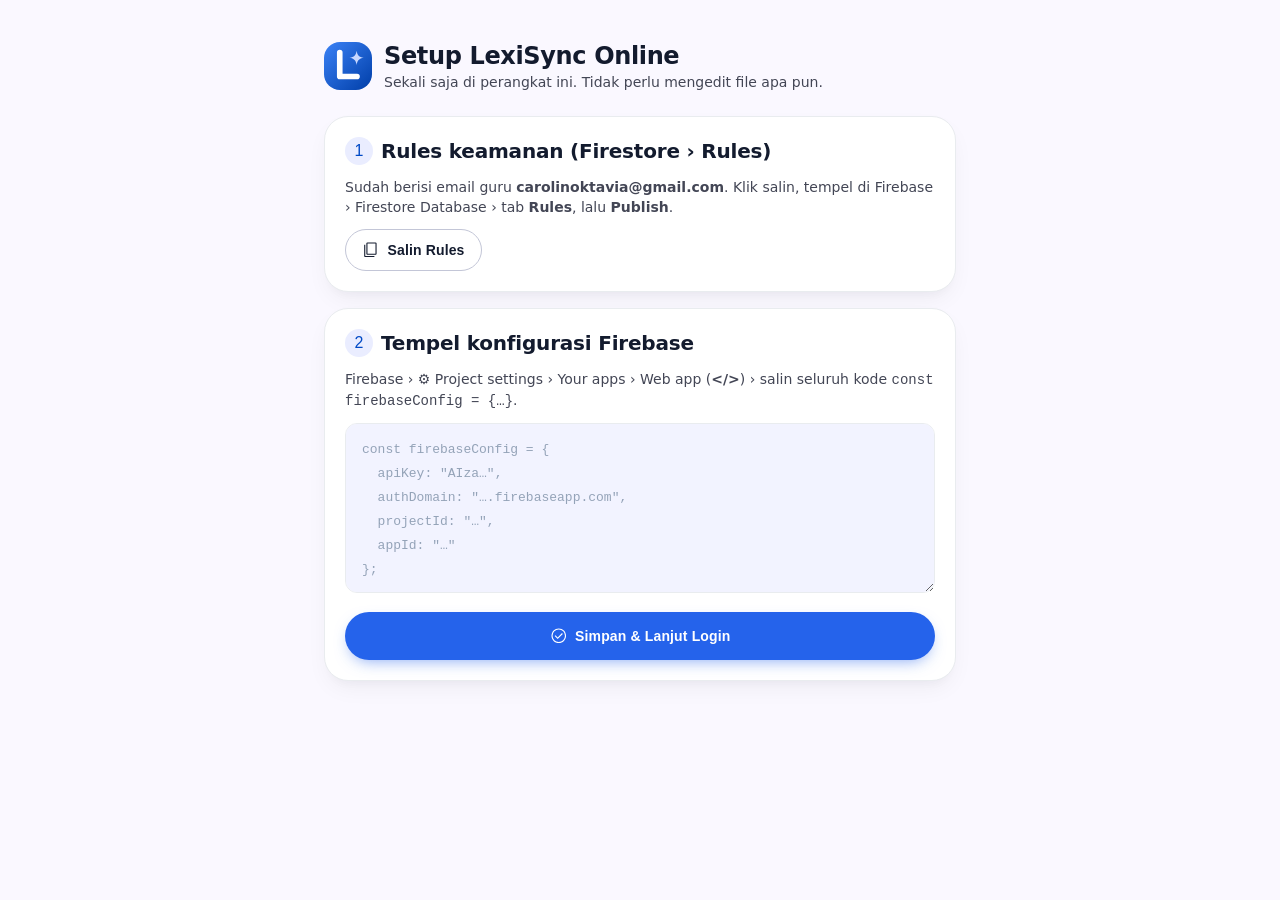
==== commit b0d751fc: "Add files via upload" ====
--- a/teacher.html
+++ b/teacher.html
@@ -9,7 +9,7 @@
 <title>Teacher Portal · LexiSync</title>
 <link rel="icon" href="favicon.ico">
 <link rel="preload" href="fonts/inter.woff2" as="font" type="font/woff2" crossorigin>
-<link rel="stylesheet" href="app.css?v=1.1.0">
+<link rel="stylesheet" href="app.css?v=1.1.1">
 </head>
 <body class="min-h-screen bg-surface text-on-surface antialiased">
 <div id="app" class="min-h-screen">
@@ -18,8 +18,8 @@
 <div id="modal-root"></div>
 <div id="toast-root"></div>
 <noscript><p style="padding:24px;font-family:sans-serif">LexiSync needs JavaScript. Please enable it in your browser.</p></noscript>
-<script src="config.js?v=1.1.0"></script>
-<script src="firebase.js?v=1.1.0"></script>
-<script src="app.js?v=1.1.0"></script>
+<script src="config.js?v=1.1.1"></script>
+<script src="firebase.js?v=1.1.1"></script>
+<script src="app.js?v=1.1.1"></script>
 </body>
 </html>
--- a/app.css
+++ b/app.css
@@ -1,3 +1,3 @@
 @font-face{font-family:Inter;font-style:normal;font-display:swap;font-weight:100 900;src:url(fonts/inter.woff2) format("woff2")}@font-face{font-family:Plus Jakarta Sans;font-style:normal;font-display:swap;font-weight:200 800;src:url(fonts/jakarta.woff2) format("woff2")}*,:after,:before{--tw-border-spacing-x:0;--tw-border-spacing-y:0;--tw-translate-x:0;--tw-translate-y:0;--tw-rotate:0;--tw-skew-x:0;--tw-skew-y:0;--tw-scale-x:1;--tw-scale-y:1;--tw-pan-x: ;--tw-pan-y: ;--tw-pinch-zoom: ;--tw-scroll-snap-strictness:proximity;--tw-gradient-from-position: ;--tw-gradient-via-position: ;--tw-gradient-to-position: ;--tw-ordinal: ;--tw-slashed-zero: ;--tw-numeric-figure: ;--tw-numeric-spacing: ;--tw-numeric-fraction: ;--tw-ring-inset: ;--tw-ring-offset-width:0px;--tw-ring-offset-color:#fff;--tw-ring-color:rgba(59,130,246,.5);--tw-ring-offset-shadow:0 0 #0000;--tw-ring-shadow:0 0 #0000;--tw-shadow:0 0 #0000;--tw-shadow-colored:0 0 #0000;--tw-blur: ;--tw-brightness: ;--tw-contrast: ;--tw-grayscale: ;--tw-hue-rotate: ;--tw-invert: ;--tw-saturate: ;--tw-sepia: ;--tw-drop-shadow: ;--tw-backdrop-blur: ;--tw-backdrop-brightness: ;--tw-backdrop-contrast: ;--tw-backdrop-grayscale: ;--tw-backdrop-hue-rotate: ;--tw-backdrop-invert: ;--tw-backdrop-opacity: ;--tw-backdrop-saturate: ;--tw-backdrop-sepia: ;--tw-contain-size: ;--tw-contain-layout: ;--tw-contain-paint: ;--tw-contain-style: }::backdrop{--tw-border-spacing-x:0;--tw-border-spacing-y:0;--tw-translate-x:0;--tw-translate-y:0;--tw-rotate:0;--tw-skew-x:0;--tw-skew-y:0;--tw-scale-x:1;--tw-scale-y:1;--tw-pan-x: ;--tw-pan-y: ;--tw-pinch-zoom: ;--tw-scroll-snap-strictness:proximity;--tw-gradient-from-position: ;--tw-gradient-via-position: ;--tw-gradient-to-position: ;--tw-ordinal: ;--tw-slashed-zero: ;--tw-numeric-figure: ;--tw-numeric-spacing: ;--tw-numeric-fraction: ;--tw-ring-inset: ;--tw-ring-offset-width:0px;--tw-ring-offset-color:#fff;--tw-ring-color:rgba(59,130,246,.5);--tw-ring-offset-shadow:0 0 #0000;--tw-ring-shadow:0 0 #0000;--tw-shadow:0 0 #0000;--tw-shadow-colored:0 0 #0000;--tw-blur: ;--tw-brightness: ;--tw-contrast: ;--tw-grayscale: ;--tw-hue-rotate: ;--tw-invert: ;--tw-saturate: ;--tw-sepia: ;--tw-drop-shadow: ;--tw-backdrop-blur: ;--tw-backdrop-brightness: ;--tw-backdrop-contrast: ;--tw-backdrop-grayscale: ;--tw-backdrop-hue-rotate: ;--tw-backdrop-invert: ;--tw-backdrop-opacity: ;--tw-backdrop-saturate: ;--tw-backdrop-sepia: ;--tw-contain-size: ;--tw-contain-layout: ;--tw-contain-paint: ;--tw-contain-style: }
 
-/*! tailwindcss v3.4.17 | MIT License | https://tailwindcss.com*/*,:after,:before{box-sizing:border-box;border:0 solid #e5e7eb}:after,:before{--tw-content:""}:host,html{line-height:1.5;-webkit-text-size-adjust:100%;-moz-tab-size:4;-o-tab-size:4;tab-size:4;font-family:Inter,system-ui,Segoe UI,Roboto,sans-serif;font-feature-settings:normal;font-variation-settings:normal;-webkit-tap-highlight-color:transparent}body{line-height:inherit}hr{height:0;color:inherit;border-top-width:1px}abbr:where([title]){-webkit-text-decoration:underline dotted;text-decoration:underline dotted}h1,h2,h3,h4,h5,h6{font-size:inherit;font-weight:inherit}a{color:inherit;text-decoration:inherit}b,strong{font-weight:bolder}code,kbd,pre,samp{font-family:ui-monospace,SFMono-Regular,Menlo,Monaco,Consolas,Liberation Mono,Courier New,monospace;font-feature-settings:normal;font-variation-settings:normal;font-size:1em}small{font-size:80%}sub,sup{font-size:75%;line-height:0;position:relative;vertical-align:baseline}sub{bottom:-.25em}sup{top:-.5em}table{text-indent:0;border-color:inherit;border-collapse:collapse}button,input,optgroup,select,textarea{font-family:inherit;font-feature-settings:inherit;font-variation-settings:inherit;font-size:100%;font-weight:inherit;line-height:inherit;letter-spacing:inherit;color:inherit;margin:0;padding:0}button,select{text-transform:none}button,input:where([type=button]),input:where([type=reset]),input:where([type=submit]){-webkit-appearance:button;background-color:transparent;background-image:none}:-moz-focusring{outline:auto}:-moz-ui-invalid{box-shadow:none}progress{vertical-align:baseline}::-webkit-inner-spin-button,::-webkit-outer-spin-button{height:auto}[type=search]{-webkit-appearance:textfield;outline-offset:-2px}::-webkit-search-decoration{-webkit-appearance:none}::-webkit-file-upload-button{-webkit-appearance:button;font:inherit}summary{display:list-item}blockquote,dd,dl,figure,h1,h2,h3,h4,h5,h6,hr,p,pre{margin:0}fieldset{margin:0}fieldset,legend{padding:0}menu,ol,ul{list-style:none;margin:0;padding:0}dialog{padding:0}textarea{resize:vertical}input::-moz-placeholder,textarea::-moz-placeholder{opacity:1;color:#9ca3af}input::placeholder,textarea::placeholder{opacity:1;color:#9ca3af}[role=button],button{cursor:pointer}:disabled{cursor:default}audio,canvas,embed,iframe,img,object,svg,video{display:block;vertical-align:middle}img,video{max-width:100%;height:auto}[hidden]:where(:not([hidden=until-found])){display:none}html{-webkit-text-size-adjust:100%;-webkit-tap-highlight-color:transparent}body{margin:0;overscroll-behavior-y:none;background:#faf8ff;color:#131b2e;font-family:Inter,system-ui,sans-serif}button{-webkit-tap-highlight-color:transparent}a:focus-visible,button:focus-visible,input:focus-visible,select:focus-visible{outline:3px solid rgba(37,99,235,.35);outline-offset:2px}.ic{width:1.25em;height:1.25em;fill:currentColor;display:inline-block;flex-shrink:0;vertical-align:middle}.card{border-radius:1rem;border-width:1px;--tw-border-opacity:1;border-color:rgb(233 236 239/var(--tw-border-opacity,1));--tw-bg-opacity:1;--tw-shadow:0 1px 3px 0 rgba(15,23,42,.04),0 1px 2px -1px rgba(15,23,42,.03);--tw-shadow-colored:0 1px 3px 0 var(--tw-shadow-color),0 1px 2px -1px var(--tw-shadow-color)}.card,.card-lg{background-color:rgb(255 255 255/var(--tw-bg-opacity,1));box-shadow:var(--tw-ring-offset-shadow,0 0 #0000),var(--tw-ring-shadow,0 0 #0000),var(--tw-shadow)}.card-lg{border-radius:1.5rem;border-width:1px;--tw-border-opacity:1;border-color:rgb(233 236 239/var(--tw-border-opacity,1));--tw-bg-opacity:1;--tw-shadow:0 10px 25px -5px rgba(15,23,42,.06),0 8px 10px -6px rgba(15,23,42,.03);--tw-shadow-colored:0 10px 25px -5px var(--tw-shadow-color),0 8px 10px -6px var(--tw-shadow-color)}.btn{display:inline-flex;-webkit-user-select:none;-moz-user-select:none;user-select:none;align-items:center;justify-content:center;gap:.5rem;border-radius:9999px;font-family:Inter,sans-serif;font-size:14px;line-height:20px;letter-spacing:.01em;font-weight:600;transition-property:all;transition-timing-function:cubic-bezier(.4,0,.2,1);transition-duration:.15s}.btn:active{--tw-translate-y:1px;transform:translate(var(--tw-translate-x),var(--tw-translate-y)) rotate(var(--tw-rotate)) skewX(var(--tw-skew-x)) skewY(var(--tw-skew-y)) scaleX(var(--tw-scale-x)) scaleY(var(--tw-scale-y))}.btn:disabled{cursor:not-allowed;opacity:.5}.btn-primary{display:inline-flex;-webkit-user-select:none;-moz-user-select:none;user-select:none;align-items:center;justify-content:center;gap:.5rem;border-radius:9999px;font-family:Inter,sans-serif;font-size:14px;line-height:20px;letter-spacing:.01em;font-weight:600;transition-property:all;transition-timing-function:cubic-bezier(.4,0,.2,1);transition-duration:.15s}.btn-primary:active{--tw-translate-y:1px;transform:translate(var(--tw-translate-x),var(--tw-translate-y)) rotate(var(--tw-rotate)) skewX(var(--tw-skew-x)) skewY(var(--tw-skew-y)) scaleX(var(--tw-scale-x)) scaleY(var(--tw-scale-y))}.btn-primary:disabled{cursor:not-allowed;opacity:.5}.btn-primary{--tw-bg-opacity:1;background-color:rgb(37 99 235/var(--tw-bg-opacity,1));--tw-text-opacity:1;color:rgb(255 255 255/var(--tw-text-opacity,1));--tw-shadow:0 6px 16px -6px rgba(37,99,235,.6);--tw-shadow-colored:0 6px 16px -6px var(--tw-shadow-color);box-shadow:var(--tw-ring-offset-shadow,0 0 #0000),var(--tw-ring-shadow,0 0 #0000),var(--tw-shadow)}.btn-primary:hover{--tw-bg-opacity:1;background-color:rgb(29 78 216/var(--tw-bg-opacity,1))}.btn-danger{display:inline-flex;-webkit-user-select:none;-moz-user-select:none;user-select:none;align-items:center;justify-content:center;gap:.5rem;border-radius:9999px;font-family:Inter,sans-serif;font-size:14px;line-height:20px;letter-spacing:.01em;font-weight:600;transition-property:all;transition-timing-function:cubic-bezier(.4,0,.2,1);transition-duration:.15s}.btn-danger:active{--tw-translate-y:1px;transform:translate(var(--tw-translate-x),var(--tw-translate-y)) rotate(var(--tw-rotate)) skewX(var(--tw-skew-x)) skewY(var(--tw-skew-y)) scaleX(var(--tw-scale-x)) scaleY(var(--tw-scale-y))}.btn-danger:disabled{cursor:not-allowed;opacity:.5}.btn-danger{--tw-bg-opacity:1;background-color:rgb(186 26 26/var(--tw-bg-opacity,1));--tw-text-opacity:1;color:rgb(255 255 255/var(--tw-text-opacity,1));--tw-shadow:0 6px 16px -6px rgba(186,26,26,.55);--tw-shadow-colored:0 6px 16px -6px var(--tw-shadow-color);box-shadow:var(--tw-ring-offset-shadow,0 0 #0000),var(--tw-ring-shadow,0 0 #0000),var(--tw-shadow)}.btn-danger:hover{--tw-bg-opacity:1;background-color:rgb(147 0 10/var(--tw-bg-opacity,1))}.btn-ghost{display:inline-flex;-webkit-user-select:none;-moz-user-select:none;user-select:none;align-items:center;justify-content:center;gap:.5rem;border-radius:9999px;font-family:Inter,sans-serif;font-size:14px;line-height:20px;letter-spacing:.01em;font-weight:600;transition-property:all;transition-timing-function:cubic-bezier(.4,0,.2,1);transition-duration:.15s}.btn-ghost:active{--tw-translate-y:1px;transform:translate(var(--tw-translate-x),var(--tw-translate-y)) rotate(var(--tw-rotate)) skewX(var(--tw-skew-x)) skewY(var(--tw-skew-y)) scaleX(var(--tw-scale-x)) scaleY(var(--tw-scale-y))}.btn-ghost:disabled{cursor:not-allowed;opacity:.5}.btn-ghost{--tw-bg-opacity:1;background-color:rgb(242 243 255/var(--tw-bg-opacity,1));--tw-text-opacity:1;color:rgb(19 27 46/var(--tw-text-opacity,1))}.btn-ghost:hover{--tw-bg-opacity:1;background-color:rgb(234 237 255/var(--tw-bg-opacity,1))}.btn-outline{display:inline-flex;-webkit-user-select:none;-moz-user-select:none;user-select:none;align-items:center;justify-content:center;gap:.5rem;border-radius:9999px;font-family:Inter,sans-serif;font-size:14px;line-height:20px;letter-spacing:.01em;font-weight:600;transition-property:all;transition-timing-function:cubic-bezier(.4,0,.2,1);transition-duration:.15s}.btn-outline:active{--tw-translate-y:1px;transform:translate(var(--tw-translate-x),var(--tw-translate-y)) rotate(var(--tw-rotate)) skewX(var(--tw-skew-x)) skewY(var(--tw-skew-y)) scaleX(var(--tw-scale-x)) scaleY(var(--tw-scale-y))}.btn-outline:disabled{cursor:not-allowed;opacity:.5}.btn-outline{border-width:1px;--tw-border-opacity:1;border-color:rgb(195 198 215/var(--tw-border-opacity,1));--tw-bg-opacity:1;background-color:rgb(255 255 255/var(--tw-bg-opacity,1));--tw-text-opacity:1;color:rgb(19 27 46/var(--tw-text-opacity,1))}.btn-outline:hover{--tw-bg-opacity:1;background-color:rgb(242 243 255/var(--tw-bg-opacity,1))}.chip{display:inline-flex;height:1.5rem;align-items:center;gap:.25rem;white-space:nowrap;border-radius:9999px;padding-left:.625rem;padding-right:.625rem;font-family:Inter,sans-serif;font-size:11px;line-height:14px;letter-spacing:.03em;font-weight:500}.field{width:100%;border-radius:.75rem;border-width:1px;--tw-border-opacity:1;border-color:rgb(233 236 239/var(--tw-border-opacity,1));--tw-bg-opacity:1;background-color:rgb(242 243 255/var(--tw-bg-opacity,1));padding:.875rem 1rem;font-size:16px;line-height:24px;letter-spacing:0;font-weight:400;--tw-text-opacity:1;color:rgb(19 27 46/var(--tw-text-opacity,1));outline:2px solid transparent;outline-offset:2px;transition-property:all;transition-timing-function:cubic-bezier(.4,0,.2,1);transition-duration:.15s}.field::-moz-placeholder{--tw-text-opacity:1;color:rgb(148 163 184/var(--tw-text-opacity,1))}.field::placeholder{--tw-text-opacity:1;color:rgb(148 163 184/var(--tw-text-opacity,1))}.field:focus{--tw-border-opacity:1;border-color:rgb(37 99 235/var(--tw-border-opacity,1));--tw-bg-opacity:1;background-color:rgb(255 255 255/var(--tw-bg-opacity,1));--tw-ring-offset-shadow:var(--tw-ring-inset) 0 0 0 var(--tw-ring-offset-width) var(--tw-ring-offset-color);--tw-ring-shadow:var(--tw-ring-inset) 0 0 0 calc(4px + var(--tw-ring-offset-width)) var(--tw-ring-color);box-shadow:var(--tw-ring-offset-shadow),var(--tw-ring-shadow),var(--tw-shadow,0 0 #0000);--tw-ring-color:rgba(37,99,235,.15)}.eyebrow{font-family:Inter,sans-serif;font-size:11px;line-height:14px;font-weight:500;text-transform:uppercase;letter-spacing:.12em;--tw-text-opacity:1;color:rgb(67 70 85/var(--tw-text-opacity,1))}.opt{display:flex;width:100%;align-items:center;gap:.75rem;border-radius:1rem;border-width:1.5px;--tw-border-opacity:1;border-color:rgb(233 236 239/var(--tw-border-opacity,1));--tw-bg-opacity:1;background-color:rgb(255 255 255/var(--tw-bg-opacity,1));padding:1rem;text-align:left;transition-property:all;transition-timing-function:cubic-bezier(.4,0,.2,1);transition-duration:.15s}.opt:active{--tw-translate-y:1px;transform:translate(var(--tw-translate-x),var(--tw-translate-y)) rotate(var(--tw-rotate)) skewX(var(--tw-skew-x)) skewY(var(--tw-skew-y)) scaleX(var(--tw-scale-x)) scaleY(var(--tw-scale-y))}.opt:hover{--tw-border-opacity:1;border-color:rgb(180 197 255/var(--tw-border-opacity,1));background-color:rgba(242,243,255,.6)}.opt.sel{--tw-border-opacity:1;border-color:rgb(37 99 235/var(--tw-border-opacity,1));background-color:rgba(37,99,235,.06);--tw-shadow:0 0 0 3px rgba(37,99,235,.1);--tw-shadow-colored:0 0 0 3px var(--tw-shadow-color);box-shadow:var(--tw-ring-offset-shadow,0 0 #0000),var(--tw-ring-shadow,0 0 #0000),var(--tw-shadow)}.radio{display:flex;height:1.25rem;width:1.25rem;flex-shrink:0;align-items:center;justify-content:center;border-radius:9999px;border-width:2px;--tw-border-opacity:1;border-color:rgb(195 198 215/var(--tw-border-opacity,1));transition-property:color,background-color,border-color,text-decoration-color,fill,stroke;transition-timing-function:cubic-bezier(.4,0,.2,1);transition-duration:.15s}.opt.sel .radio{--tw-border-opacity:1;border-color:rgb(37 99 235/var(--tw-border-opacity,1));--tw-bg-opacity:1;background-color:rgb(37 99 235/var(--tw-bg-opacity,1))}.seg{height:.375rem;flex:1 1 0%;border-radius:9999px;--tw-bg-opacity:1;background-color:rgb(226 231 255/var(--tw-bg-opacity,1));transition-property:color,background-color,border-color,text-decoration-color,fill,stroke;transition-timing-function:cubic-bezier(.4,0,.2,1);transition-duration:.15s}.backdrop{position:fixed;inset:0;z-index:80;display:flex;align-items:center;justify-content:center;background-color:rgba(15,23,42,.35);padding:1rem;--tw-backdrop-blur:blur(8px);-webkit-backdrop-filter:var(--tw-backdrop-blur) var(--tw-backdrop-brightness) var(--tw-backdrop-contrast) var(--tw-backdrop-grayscale) var(--tw-backdrop-hue-rotate) var(--tw-backdrop-invert) var(--tw-backdrop-opacity) var(--tw-backdrop-saturate) var(--tw-backdrop-sepia);backdrop-filter:var(--tw-backdrop-blur) var(--tw-backdrop-brightness) var(--tw-backdrop-contrast) var(--tw-backdrop-grayscale) var(--tw-backdrop-hue-rotate) var(--tw-backdrop-invert) var(--tw-backdrop-opacity) var(--tw-backdrop-saturate) var(--tw-backdrop-sepia)}.modal{max-height:92vh;width:100%;max-width:28rem;overflow-y:auto;border-radius:1.5rem;--tw-bg-opacity:1;background-color:rgb(255 255 255/var(--tw-bg-opacity,1));padding:1.5rem;--tw-shadow:0 25px 50px -12px rgba(15,23,42,.25);--tw-shadow-colored:0 25px 50px -12px var(--tw-shadow-color);box-shadow:var(--tw-ring-offset-shadow,0 0 #0000),var(--tw-ring-shadow,0 0 #0000),var(--tw-shadow)}@media (min-width:640px){.modal{padding:1.75rem}}.pointer-events-none{pointer-events:none}.fixed{position:fixed}.absolute{position:absolute}.relative{position:relative}.sticky{position:sticky}.inset-0{inset:0}.inset-x-0{left:0;right:0}.-right-1{right:-.25rem}.-top-1{top:-.25rem}.bottom-0{bottom:0}.bottom-6{bottom:1.5rem}.left-1\/2{left:50%}.left-3{left:.75rem}.left-4{left:1rem}.right-0{right:0}.right-4{right:1rem}.top-0{top:0}.top-1\/2{top:50%}.z-40{z-index:40}.z-\[100\]{z-index:100}.z-\[90\]{z-index:90}.-mx-5{margin-left:-1.25rem;margin-right:-1.25rem}.mx-1{margin-left:.25rem;margin-right:.25rem}.mx-auto{margin-left:auto;margin-right:auto}.-mb-5{margin-bottom:-1.25rem}.-ml-2{margin-left:-.5rem}.mb-2{margin-bottom:.5rem}.mb-2\.5{margin-bottom:.625rem}.ml-1{margin-left:.25rem}.ml-auto{margin-left:auto}.mr-1{margin-right:.25rem}.mt-0\.5{margin-top:.125rem}.mt-1{margin-top:.25rem}.mt-1\.5{margin-top:.375rem}.mt-2{margin-top:.5rem}.mt-2\.5{margin-top:.625rem}.mt-3{margin-top:.75rem}.mt-4{margin-top:1rem}.mt-5{margin-top:1.25rem}.mt-6{margin-top:1.5rem}.mt-8{margin-top:2rem}.block{display:block}.inline-block{display:inline-block}.flex{display:flex}.inline-flex{display:inline-flex}.grid{display:grid}.hidden{display:none}.h-1\.5{height:.375rem}.h-10{height:2.5rem}.h-11{height:2.75rem}.h-12{height:3rem}.h-14{height:3.5rem}.h-16{height:4rem}.h-2{height:.5rem}.h-20{height:5rem}.h-3{height:.75rem}.h-4{height:1rem}.h-5{height:1.25rem}.h-52{height:13rem}.h-7{height:1.75rem}.h-8{height:2rem}.h-9{height:2.25rem}.h-\[168px\]{height:168px}.h-auto{height:auto}.h-full{height:100%}.min-h-screen{min-height:100vh}.\!w-auto{width:auto!important}.w-1\.5{width:.375rem}.w-10{width:2.5rem}.w-11{width:2.75rem}.w-12{width:3rem}.w-14{width:3.5rem}.w-16{width:4rem}.w-2{width:.5rem}.w-20{width:5rem}.w-24{width:6rem}.w-3{width:.75rem}.w-4{width:1rem}.w-5{width:1.25rem}.w-52{width:13rem}.w-7{width:1.75rem}.w-8{width:2rem}.w-9{width:2.25rem}.w-\[168px\]{width:168px}.w-full{width:100%}.min-w-0{min-width:0}.min-w-\[200px\]{min-width:200px}.max-w-6xl{max-width:72rem}.max-w-\[92vw\]{max-width:92vw}.max-w-md{max-width:28rem}.max-w-sm{max-width:24rem}.max-w-xl{max-width:36rem}.flex-1{flex:1 1 0%}.flex-\[1\.4\]{flex:1.4}.shrink-0{flex-shrink:0}.-translate-y-1\/2{--tw-translate-y:-50%}.-rotate-90,.-translate-y-1\/2{transform:translate(var(--tw-translate-x),var(--tw-translate-y)) rotate(var(--tw-rotate)) skewX(var(--tw-skew-x)) skewY(var(--tw-skew-y)) scaleX(var(--tw-scale-x)) scaleY(var(--tw-scale-y))}.-rotate-90{--tw-rotate:-90deg}.rotate-180{--tw-rotate:180deg;transform:translate(var(--tw-translate-x),var(--tw-translate-y)) rotate(var(--tw-rotate)) skewX(var(--tw-skew-x)) skewY(var(--tw-skew-y)) scaleX(var(--tw-scale-x)) scaleY(var(--tw-scale-y))}.cursor-pointer{cursor:pointer}.list-decimal{list-style-type:decimal}.appearance-none{-webkit-appearance:none;-moz-appearance:none;appearance:none}.grid-cols-2{grid-template-columns:repeat(2,minmax(0,1fr))}.grid-cols-3{grid-template-columns:repeat(3,minmax(0,1fr))}.grid-cols-6{grid-template-columns:repeat(6,minmax(0,1fr))}.flex-col{flex-direction:column}.flex-wrap{flex-wrap:wrap}.items-start{align-items:flex-start}.items-end{align-items:flex-end}.items-center{align-items:center}.items-baseline{align-items:baseline}.justify-center{justify-content:center}.justify-between{justify-content:space-between}.gap-0\.5{gap:.125rem}.gap-1{gap:.25rem}.gap-1\.5{gap:.375rem}.gap-2{gap:.5rem}.gap-2\.5{gap:.625rem}.gap-3{gap:.75rem}.gap-4{gap:1rem}.gap-6{gap:1.5rem}.gap-x-3{-moz-column-gap:.75rem;column-gap:.75rem}.gap-y-0\.5{row-gap:.125rem}.space-y-1>:not([hidden])~:not([hidden]){--tw-space-y-reverse:0;margin-top:calc(.25rem*(1 - var(--tw-space-y-reverse)));margin-bottom:calc(.25rem*var(--tw-space-y-reverse))}.space-y-2>:not([hidden])~:not([hidden]){--tw-space-y-reverse:0;margin-top:calc(.5rem*(1 - var(--tw-space-y-reverse)));margin-bottom:calc(.5rem*var(--tw-space-y-reverse))}.space-y-2\.5>:not([hidden])~:not([hidden]){--tw-space-y-reverse:0;margin-top:calc(.625rem*(1 - var(--tw-space-y-reverse)));margin-bottom:calc(.625rem*var(--tw-space-y-reverse))}.space-y-3>:not([hidden])~:not([hidden]){--tw-space-y-reverse:0;margin-top:calc(.75rem*(1 - var(--tw-space-y-reverse)));margin-bottom:calc(.75rem*var(--tw-space-y-reverse))}.space-y-4>:not([hidden])~:not([hidden]){--tw-space-y-reverse:0;margin-top:calc(1rem*(1 - var(--tw-space-y-reverse)));margin-bottom:calc(1rem*var(--tw-space-y-reverse))}.space-y-5>:not([hidden])~:not([hidden]){--tw-space-y-reverse:0;margin-top:calc(1.25rem*(1 - var(--tw-space-y-reverse)));margin-bottom:calc(1.25rem*var(--tw-space-y-reverse))}.space-y-6>:not([hidden])~:not([hidden]){--tw-space-y-reverse:0;margin-top:calc(1.5rem*(1 - var(--tw-space-y-reverse)));margin-bottom:calc(1.5rem*var(--tw-space-y-reverse))}.overflow-hidden{overflow:hidden}.overflow-x-auto{overflow-x:auto}.truncate{overflow:hidden;text-overflow:ellipsis}.truncate,.whitespace-nowrap{white-space:nowrap}.break-words{overflow-wrap:break-word}.break-all{word-break:break-all}.rounded-2xl{border-radius:1rem}.rounded-3xl{border-radius:1.5rem}.rounded-\[22px\]{border-radius:22px}.rounded-full{border-radius:9999px}.rounded-xl{border-radius:.75rem}.rounded-b-2xl{border-bottom-right-radius:1rem;border-bottom-left-radius:1rem}.border{border-width:1px}.border-b-2{border-bottom-width:2px}.border-t{border-top-width:1px}.border-dashed{border-style:dashed}.\!border-\[rgba\(239\2c 68\2c 68\2c 0\.3\)\]{border-color:rgba(239,68,68,.3)!important}.\!border-\[rgba\(239\2c 68\2c 68\2c 0\.35\)\]{border-color:rgba(239,68,68,.35)!important}.border-\[\#a7f3d0\]{--tw-border-opacity:1;border-color:rgb(167 243 208/var(--tw-border-opacity,1))}.border-\[\#e9ecef\]{--tw-border-opacity:1;border-color:rgb(233 236 239/var(--tw-border-opacity,1))}.border-\[rgba\(239\2c 68\2c 68\2c 0\.2\)\]{border-color:rgba(239,68,68,.2)}.border-\[rgba\(239\2c 68\2c 68\2c 0\.25\)\]{border-color:rgba(239,68,68,.25)}.border-\[rgba\(37\2c 99\2c 235\2c 0\.35\)\]{border-color:rgba(37,99,235,.35)}.border-outline-variant{--tw-border-opacity:1;border-color:rgb(195 198 215/var(--tw-border-opacity,1))}.border-primary-container\/40{border-color:rgba(37,99,235,.4)}.border-primary-container\/60{border-color:rgba(37,99,235,.6)}.border-surface-container{--tw-border-opacity:1;border-color:rgb(234 237 255/var(--tw-border-opacity,1))}.\!bg-error-container{--tw-bg-opacity:1!important;background-color:rgb(255 218 214/var(--tw-bg-opacity,1))!important}.\!bg-primary{--tw-bg-opacity:1!important;background-color:rgb(0 74 198/var(--tw-bg-opacity,1))!important}.\!bg-primary-container\/45{background-color:rgba(37,99,235,.45)!important}.bg-\[\#047857\]{--tw-bg-opacity:1;background-color:rgb(4 120 87/var(--tw-bg-opacity,1))}.bg-\[\#10b981\]{--tw-bg-opacity:1;background-color:rgb(16 185 129/var(--tw-bg-opacity,1))}.bg-\[\#d1fae5\]{--tw-bg-opacity:1;background-color:rgb(209 250 229/var(--tw-bg-opacity,1))}.bg-\[\#ecfdf5\]{--tw-bg-opacity:1;background-color:rgb(236 253 245/var(--tw-bg-opacity,1))}.bg-\[\#fdecec\]{--tw-bg-opacity:1;background-color:rgb(253 236 236/var(--tw-bg-opacity,1))}.bg-\[rgba\(124\2c 58\2c 237\2c 0\.1\)\]{background-color:rgba(124,58,237,.1)}.bg-\[rgba\(16\2c 185\2c 129\2c 0\.1\)\]{background-color:rgba(16,185,129,.1)}.bg-\[rgba\(239\2c 68\2c 68\2c 0\.03\)\]{background-color:rgba(239,68,68,.03)}.bg-\[rgba\(239\2c 68\2c 68\2c 0\.06\)\]{background-color:rgba(239,68,68,.06)}.bg-\[rgba\(239\2c 68\2c 68\2c 0\.08\)\]{background-color:rgba(239,68,68,.08)}.bg-\[rgba\(37\2c 99\2c 235\2c 0\.1\)\]{background-color:rgba(37,99,235,.1)}.bg-current{background-color:currentColor}.bg-error{--tw-bg-opacity:1;background-color:rgb(186 26 26/var(--tw-bg-opacity,1))}.bg-error-container{--tw-bg-opacity:1;background-color:rgb(255 218 214/var(--tw-bg-opacity,1))}.bg-inverse-surface{--tw-bg-opacity:1;background-color:rgb(40 48 68/var(--tw-bg-opacity,1))}.bg-primary{--tw-bg-opacity:1;background-color:rgb(0 74 198/var(--tw-bg-opacity,1))}.bg-primary-container{--tw-bg-opacity:1;background-color:rgb(37 99 235/var(--tw-bg-opacity,1))}.bg-primary-container\/10{background-color:rgba(37,99,235,.1)}.bg-secondary-fixed{--tw-bg-opacity:1;background-color:rgb(220 225 255/var(--tw-bg-opacity,1))}.bg-surface{--tw-bg-opacity:1;background-color:rgb(250 248 255/var(--tw-bg-opacity,1))}.bg-surface-container{--tw-bg-opacity:1;background-color:rgb(234 237 255/var(--tw-bg-opacity,1))}.bg-surface-container-high{--tw-bg-opacity:1;background-color:rgb(226 231 255/var(--tw-bg-opacity,1))}.bg-surface-container-low{--tw-bg-opacity:1;background-color:rgb(242 243 255/var(--tw-bg-opacity,1))}.bg-surface\/80{background-color:rgba(250,248,255,.8)}.bg-surface\/85{background-color:rgba(250,248,255,.85)}.bg-tertiary{--tw-bg-opacity:1;background-color:rgb(120 75 0/var(--tw-bg-opacity,1))}.bg-tertiary-fixed{--tw-bg-opacity:1;background-color:rgb(255 221 184/var(--tw-bg-opacity,1))}.bg-white{--tw-bg-opacity:1;background-color:rgb(255 255 255/var(--tw-bg-opacity,1))}.bg-white\/70{background-color:hsla(0,0%,100%,.7)}.bg-white\/90{background-color:hsla(0,0%,100%,.9)}.bg-gradient-to-b{background-image:linear-gradient(to bottom,var(--tw-gradient-stops))}.bg-gradient-to-t{background-image:linear-gradient(to top,var(--tw-gradient-stops))}.from-surface{--tw-gradient-from:#faf8ff var(--tw-gradient-from-position);--tw-gradient-to:rgba(250,248,255,0) var(--tw-gradient-to-position);--tw-gradient-stops:var(--tw-gradient-from),var(--tw-gradient-to)}.from-surface-container-low{--tw-gradient-from:#f2f3ff var(--tw-gradient-from-position);--tw-gradient-to:rgba(242,243,255,0) var(--tw-gradient-to-position);--tw-gradient-stops:var(--tw-gradient-from),var(--tw-gradient-to)}.via-surface\/95{--tw-gradient-to:rgba(250,248,255,0) var(--tw-gradient-to-position);--tw-gradient-stops:var(--tw-gradient-from),rgba(250,248,255,.95) var(--tw-gradient-via-position),var(--tw-gradient-to)}.to-surface\/0{--tw-gradient-to:rgba(250,248,255,0) var(--tw-gradient-to-position)}.to-white{--tw-gradient-to:#fff var(--tw-gradient-to-position)}.object-cover{-o-object-fit:cover;object-fit:cover}.p-1{padding:.25rem}.p-10{padding:2.5rem}.p-3{padding:.75rem}.p-3\.5{padding:.875rem}.p-4{padding:1rem}.p-5{padding:1.25rem}.p-6{padding:1.5rem}.p-7{padding:1.75rem}.p-8{padding:2rem}.\!py-2\.5{padding-top:.625rem!important;padding-bottom:.625rem!important}.px-1{padding-left:.25rem;padding-right:.25rem}.px-1\.5{padding-left:.375rem;padding-right:.375rem}.px-3{padding-left:.75rem;padding-right:.75rem}.px-3\.5{padding-left:.875rem;padding-right:.875rem}.px-4{padding-left:1rem;padding-right:1rem}.px-5{padding-left:1.25rem;padding-right:1.25rem}.py-0\.5{padding-top:.125rem;padding-bottom:.125rem}.py-1\.5{padding-top:.375rem;padding-bottom:.375rem}.py-2{padding-top:.5rem;padding-bottom:.5rem}.py-2\.5{padding-top:.625rem;padding-bottom:.625rem}.py-3{padding-top:.75rem;padding-bottom:.75rem}.py-3\.5{padding-top:.875rem;padding-bottom:.875rem}.py-4{padding-top:1rem;padding-bottom:1rem}.py-5{padding-top:1.25rem;padding-bottom:1.25rem}.pb-10{padding-bottom:2.5rem}.pb-12{padding-bottom:3rem}.pb-2{padding-bottom:.5rem}.pb-28{padding-bottom:7rem}.pb-4{padding-bottom:1rem}.pb-40{padding-bottom:10rem}.pb-5{padding-bottom:1.25rem}.pl-10{padding-left:2.5rem}.pl-12{padding-left:3rem}.pl-3\.5{padding-left:.875rem}.pl-5{padding-left:1.25rem}.pr-10{padding-right:2.5rem}.pr-2\.5{padding-right:.625rem}.pt-12{padding-top:3rem}.pt-2{padding-top:.5rem}.pt-4{padding-top:1rem}.pt-6{padding-top:1.5rem}.pt-8{padding-top:2rem}.text-left{text-align:left}.text-center{text-align:center}.align-middle{vertical-align:middle}.font-code-phonetic{font-family:Inter,sans-serif}.font-display{font-family:Plus Jakarta Sans,Inter,system-ui,sans-serif}.font-label-lg,.font-label-md,.font-label-sm{font-family:Inter,sans-serif}.\!text-\[10px\]{font-size:10px!important}.text-\[10\.5px\]{font-size:10.5px}.text-\[10px\]{font-size:10px}.text-\[11px\]{font-size:11px}.text-\[13px\]{font-size:13px}.text-\[14px\]{font-size:14px}.text-\[15px\]{font-size:15px}.text-\[16px\]{font-size:16px}.text-\[17px\]{font-size:17px}.text-\[18px\]{font-size:18px}.text-\[19px\]{font-size:19px}.text-\[20px\]{font-size:20px}.text-\[22px\]{font-size:22px}.text-\[24px\]{font-size:24px}.text-\[26px\]{font-size:26px}.text-\[28px\]{font-size:28px}.text-\[30px\]{font-size:30px}.text-\[32px\]{font-size:32px}.text-\[34px\]{font-size:34px}.text-\[38px\]{font-size:38px}.text-\[40px\]{font-size:40px}.text-\[44px\]{font-size:44px}.text-\[46px\]{font-size:46px}.text-body-lg{font-size:18px;line-height:28px;letter-spacing:-.005em;font-weight:400}.text-body-md{font-size:16px;line-height:24px}.text-body-md,.text-body-sm{letter-spacing:0;font-weight:400}.text-body-sm{font-size:14px;line-height:20px}.text-code-phonetic{font-size:15px;line-height:22px;letter-spacing:.02em;font-weight:400}.text-display-hero-mobile{font-size:34px;line-height:42px;letter-spacing:-.025em;font-weight:700}.text-headline-lg-mobile{font-size:26px;line-height:34px;letter-spacing:-.015em;font-weight:600}.text-headline-md{font-size:24px;line-height:32px;letter-spacing:-.015em;font-weight:600}.text-headline-sm{font-size:20px;line-height:28px;letter-spacing:-.01em;font-weight:600}.text-label-lg{font-size:14px;line-height:20px;letter-spacing:.01em;font-weight:600}.text-label-md{font-size:12px;line-height:16px;letter-spacing:.02em;font-weight:600}.text-label-sm{font-size:11px;line-height:14px;letter-spacing:.03em;font-weight:500}.font-bold{font-weight:700}.font-medium{font-weight:500}.font-normal{font-weight:400}.font-semibold{font-weight:600}.capitalize{text-transform:capitalize}.italic{font-style:italic}.ordinal{--tw-ordinal:ordinal;font-variant-numeric:var(--tw-ordinal) var(--tw-slashed-zero) var(--tw-numeric-figure) var(--tw-numeric-spacing) var(--tw-numeric-fraction)}.leading-10{line-height:2.5rem}.leading-4{line-height:1rem}.leading-6{line-height:1.5rem}.leading-8{line-height:2rem}.leading-none{line-height:1}.leading-tight{line-height:1.25}.tracking-tight{letter-spacing:-.025em}.\!text-error{--tw-text-opacity:1!important;color:rgb(186 26 26/var(--tw-text-opacity,1))!important}.\!text-on-surface-variant{--tw-text-opacity:1!important;color:rgb(67 70 85/var(--tw-text-opacity,1))!important}.text-\[\#047857\]{--tw-text-opacity:1;color:rgb(4 120 87/var(--tw-text-opacity,1))}.text-\[\#059669\]{--tw-text-opacity:1;color:rgb(5 150 105/var(--tw-text-opacity,1))}.text-\[\#065f46\]{--tw-text-opacity:1;color:rgb(6 95 70/var(--tw-text-opacity,1))}.text-\[\#2563eb\]{--tw-text-opacity:1;color:rgb(37 99 235/var(--tw-text-opacity,1))}.text-\[\#7c3aed\]{--tw-text-opacity:1;color:rgb(124 58 237/var(--tw-text-opacity,1))}.text-\[\#991b1b\]{--tw-text-opacity:1;color:rgb(153 27 27/var(--tw-text-opacity,1))}.text-\[\#991b1b\]\/70{color:rgba(153,27,27,.7)}.text-\[\#991b1b\]\/80{color:rgba(153,27,27,.8)}.text-error{--tw-text-opacity:1;color:rgb(186 26 26/var(--tw-text-opacity,1))}.text-inverse-on-surface{--tw-text-opacity:1;color:rgb(238 240 255/var(--tw-text-opacity,1))}.text-on-error-container{--tw-text-opacity:1;color:rgb(147 0 10/var(--tw-text-opacity,1))}.text-on-primary-fixed-variant{--tw-text-opacity:1;color:rgb(0 62 168/var(--tw-text-opacity,1))}.text-on-secondary-fixed{--tw-text-opacity:1;color:rgb(0 21 81/var(--tw-text-opacity,1))}.text-on-surface{--tw-text-opacity:1;color:rgb(19 27 46/var(--tw-text-opacity,1))}.text-on-surface-variant{--tw-text-opacity:1;color:rgb(67 70 85/var(--tw-text-opacity,1))}.text-on-tertiary-fixed{--tw-text-opacity:1;color:rgb(42 23 0/var(--tw-text-opacity,1))}.text-on-tertiary-fixed-variant{--tw-text-opacity:1;color:rgb(101 62 0/var(--tw-text-opacity,1))}.text-outline{--tw-text-opacity:1;color:rgb(115 118 134/var(--tw-text-opacity,1))}.text-outline-variant{--tw-text-opacity:1;color:rgb(195 198 215/var(--tw-text-opacity,1))}.text-primary{--tw-text-opacity:1;color:rgb(0 74 198/var(--tw-text-opacity,1))}.text-primary-container{--tw-text-opacity:1;color:rgb(37 99 235/var(--tw-text-opacity,1))}.text-tertiary{--tw-text-opacity:1;color:rgb(120 75 0/var(--tw-text-opacity,1))}.text-white{--tw-text-opacity:1;color:rgb(255 255 255/var(--tw-text-opacity,1))}.text-white\/90{color:hsla(0,0%,100%,.9)}.antialiased{-webkit-font-smoothing:antialiased;-moz-osx-font-smoothing:grayscale}.accent-\[\#2563eb\]{accent-color:#2563eb}.opacity-70{opacity:.7}.shadow-\[0_10px_25px_-8px_rgba\(37\2c 99\2c 235\2c 0\.55\)\]{--tw-shadow:0 10px 25px -8px rgba(37,99,235,.55);--tw-shadow-colored:0 10px 25px -8px var(--tw-shadow-color);box-shadow:var(--tw-ring-offset-shadow,0 0 #0000),var(--tw-ring-shadow,0 0 #0000),var(--tw-shadow)}.shadow-\[0_1px_8px_rgba\(0\2c 0\2c 0\2c 0\.04\)\]{--tw-shadow:0 1px 8px rgba(0,0,0,.04);--tw-shadow-colored:0 1px 8px var(--tw-shadow-color);box-shadow:var(--tw-ring-offset-shadow,0 0 #0000),var(--tw-ring-shadow,0 0 #0000),var(--tw-shadow)}.shadow-\[0_6px_16px_-6px_rgba\(0\2c 74\2c 198\2c 0\.7\)\]{--tw-shadow:0 6px 16px -6px rgba(0,74,198,.7);--tw-shadow-colored:0 6px 16px -6px var(--tw-shadow-color)}.shadow-\[0_6px_16px_-6px_rgba\(0\2c 74\2c 198\2c 0\.7\)\],.shadow-sm{box-shadow:var(--tw-ring-offset-shadow,0 0 #0000),var(--tw-ring-shadow,0 0 #0000),var(--tw-shadow)}.shadow-sm{--tw-shadow:0 1px 2px 0 rgba(0,0,0,.05);--tw-shadow-colored:0 1px 2px 0 var(--tw-shadow-color)}.shadow-xl{--tw-shadow:0 20px 25px -5px rgba(0,0,0,.1),0 8px 10px -6px rgba(0,0,0,.1);--tw-shadow-colored:0 20px 25px -5px var(--tw-shadow-color),0 8px 10px -6px var(--tw-shadow-color);box-shadow:var(--tw-ring-offset-shadow,0 0 #0000),var(--tw-ring-shadow,0 0 #0000),var(--tw-shadow)}.ring-2{--tw-ring-offset-shadow:var(--tw-ring-inset) 0 0 0 var(--tw-ring-offset-width) var(--tw-ring-offset-color);--tw-ring-shadow:var(--tw-ring-inset) 0 0 0 calc(2px + var(--tw-ring-offset-width)) var(--tw-ring-color)}.ring-2,.ring-4{box-shadow:var(--tw-ring-offset-shadow),var(--tw-ring-shadow),var(--tw-shadow,0 0 #0000)}.ring-4{--tw-ring-offset-shadow:var(--tw-ring-inset) 0 0 0 var(--tw-ring-offset-width) var(--tw-ring-offset-color);--tw-ring-shadow:var(--tw-ring-inset) 0 0 0 calc(4px + var(--tw-ring-offset-width)) var(--tw-ring-color)}.ring-8{--tw-ring-offset-shadow:var(--tw-ring-inset) 0 0 0 var(--tw-ring-offset-width) var(--tw-ring-offset-color);--tw-ring-shadow:var(--tw-ring-inset) 0 0 0 calc(8px + var(--tw-ring-offset-width)) var(--tw-ring-color);box-shadow:var(--tw-ring-offset-shadow),var(--tw-ring-shadow),var(--tw-shadow,0 0 #0000)}.ring-error-container{--tw-ring-opacity:1;--tw-ring-color:rgb(255 218 214/var(--tw-ring-opacity,1))}.ring-surface{--tw-ring-opacity:1;--tw-ring-color:rgb(250 248 255/var(--tw-ring-opacity,1))}.ring-white{--tw-ring-opacity:1;--tw-ring-color:rgb(255 255 255/var(--tw-ring-opacity,1))}.filter{filter:var(--tw-blur) var(--tw-brightness) var(--tw-contrast) var(--tw-grayscale) var(--tw-hue-rotate) var(--tw-invert) var(--tw-saturate) var(--tw-sepia) var(--tw-drop-shadow)}.backdrop-blur-xl{--tw-backdrop-blur:blur(24px);-webkit-backdrop-filter:var(--tw-backdrop-blur) var(--tw-backdrop-brightness) var(--tw-backdrop-contrast) var(--tw-backdrop-grayscale) var(--tw-backdrop-hue-rotate) var(--tw-backdrop-invert) var(--tw-backdrop-opacity) var(--tw-backdrop-saturate) var(--tw-backdrop-sepia);backdrop-filter:var(--tw-backdrop-blur) var(--tw-backdrop-brightness) var(--tw-backdrop-contrast) var(--tw-backdrop-grayscale) var(--tw-backdrop-hue-rotate) var(--tw-backdrop-invert) var(--tw-backdrop-opacity) var(--tw-backdrop-saturate) var(--tw-backdrop-sepia)}.transition-all{transition-property:all;transition-timing-function:cubic-bezier(.4,0,.2,1);transition-duration:.15s}.transition-colors{transition-property:color,background-color,border-color,text-decoration-color,fill,stroke;transition-timing-function:cubic-bezier(.4,0,.2,1);transition-duration:.15s}.transition-shadow{transition-property:box-shadow;transition-timing-function:cubic-bezier(.4,0,.2,1);transition-duration:.15s}.transition-transform{transition-property:transform;transition-timing-function:cubic-bezier(.4,0,.2,1);transition-duration:.15s}.pb-safe{padding-bottom:env(safe-area-inset-bottom,0)}.pt-safe{padding-top:env(safe-area-inset-top,0)}.no-scrollbar::-webkit-scrollbar{display:none}.tabular{font-variant-numeric:tabular-nums}.view-enter{animation:viewIn .32s cubic-bezier(.2,.8,.2,1) both}@keyframes viewIn{0%{opacity:0;transform:translateY(10px)}to{opacity:1;transform:none}}.pop-in{animation:popIn .28s cubic-bezier(.2,.9,.3,1.2) both}@keyframes popIn{0%{opacity:0;transform:translateY(16px) scale(.97)}to{opacity:1;transform:none}}.fade-in{animation:fadeIn .2s ease both}@keyframes fadeIn{0%{opacity:0}to{opacity:1}}.shake{animation:shake .45s ease both}@keyframes shake{10%,90%{transform:translateX(-1px)}20%,80%{transform:translateX(2px)}30%,50%,70%{transform:translateX(-4px)}40%,60%{transform:translateX(4px)}}.pulse-dot{animation:pulseDot 1.6s ease-in-out infinite}@keyframes pulseDot{0%,to{opacity:1}50%{opacity:.35}}.ring-pulse{animation:ringPulse 1.8s ease-out infinite}@keyframes ringPulse{0%{box-shadow:0 0 0 0 rgba(186,26,26,.35)}to{box-shadow:0 0 0 18px rgba(186,26,26,0)}}.speaking{animation:speak .6s ease-in-out infinite alternate}@keyframes speak{0%{transform:scale(1)}to{transform:scale(1.15)}}.toast{animation:toastIn .25s ease both}@keyframes toastIn{0%{opacity:0;transform:translate(-50%,12px)}to{opacity:1;transform:translate(-50%)}}@media (prefers-reduced-motion:reduce){.fade-in,.pop-in,.pulse-dot,.ring-pulse,.shake,.speaking,.toast,.view-enter{animation:none!important}}.hover\:bg-error-container:hover{--tw-bg-opacity:1;background-color:rgb(255 218 214/var(--tw-bg-opacity,1))}.hover\:bg-surface-container:hover{--tw-bg-opacity:1;background-color:rgb(234 237 255/var(--tw-bg-opacity,1))}.hover\:bg-surface-container-high:hover{--tw-bg-opacity:1;background-color:rgb(226 231 255/var(--tw-bg-opacity,1))}.hover\:bg-surface-container-low:hover{--tw-bg-opacity:1;background-color:rgb(242 243 255/var(--tw-bg-opacity,1))}.hover\:bg-white:hover{--tw-bg-opacity:1;background-color:rgb(255 255 255/var(--tw-bg-opacity,1))}.hover\:bg-white\/60:hover{background-color:hsla(0,0%,100%,.6)}.hover\:bg-white\/70:hover{background-color:hsla(0,0%,100%,.7)}.hover\:text-error:hover{--tw-text-opacity:1;color:rgb(186 26 26/var(--tw-text-opacity,1))}.hover\:shadow-md:hover{--tw-shadow:0 4px 6px -1px rgba(0,0,0,.1),0 2px 4px -2px rgba(0,0,0,.1);--tw-shadow-colored:0 4px 6px -1px var(--tw-shadow-color),0 2px 4px -2px var(--tw-shadow-color);box-shadow:var(--tw-ring-offset-shadow,0 0 #0000),var(--tw-ring-shadow,0 0 #0000),var(--tw-shadow)}.active\:translate-y-px:active{--tw-translate-y:1px;transform:translate(var(--tw-translate-x),var(--tw-translate-y)) rotate(var(--tw-rotate)) skewX(var(--tw-skew-x)) skewY(var(--tw-skew-y)) scaleX(var(--tw-scale-x)) scaleY(var(--tw-scale-y))}.disabled\:opacity-60:disabled{opacity:.6}@media (min-width:640px){.sm\:inline-flex{display:inline-flex}}@media (min-width:768px){.md\:col-span-2{grid-column:span 2/span 2}.md\:h-60{height:15rem}.md\:w-60{width:15rem}.md\:grid-cols-2{grid-template-columns:repeat(2,minmax(0,1fr))}.md\:grid-cols-\[auto\2c 1fr\]{grid-template-columns:auto 1fr}.md\:flex-row{flex-direction:row}.md\:items-center{align-items:center}.md\:p-5{padding:1.25rem}.md\:p-6{padding:1.5rem}.md\:px-6{padding-left:1.5rem;padding-right:1.5rem}.md\:text-\[20px\]{font-size:20px}}@media (min-width:1024px){.lg\:grid-cols-4{grid-template-columns:repeat(4,minmax(0,1fr))}}@media (min-width:1280px){.xl\:col-span-3{grid-column:span 3/span 3}.xl\:grid-cols-3{grid-template-columns:repeat(3,minmax(0,1fr))}}+/*! tailwindcss v3.4.17 | MIT License | https://tailwindcss.com*/*,:after,:before{box-sizing:border-box;border:0 solid #e5e7eb}:after,:before{--tw-content:""}:host,html{line-height:1.5;-webkit-text-size-adjust:100%;-moz-tab-size:4;-o-tab-size:4;tab-size:4;font-family:Inter,system-ui,Segoe UI,Roboto,sans-serif;font-feature-settings:normal;font-variation-settings:normal;-webkit-tap-highlight-color:transparent}body{line-height:inherit}hr{height:0;color:inherit;border-top-width:1px}abbr:where([title]){-webkit-text-decoration:underline dotted;text-decoration:underline dotted}h1,h2,h3,h4,h5,h6{font-size:inherit;font-weight:inherit}a{color:inherit;text-decoration:inherit}b,strong{font-weight:bolder}code,kbd,pre,samp{font-family:ui-monospace,SFMono-Regular,Menlo,Monaco,Consolas,Liberation Mono,Courier New,monospace;font-feature-settings:normal;font-variation-settings:normal;font-size:1em}small{font-size:80%}sub,sup{font-size:75%;line-height:0;position:relative;vertical-align:baseline}sub{bottom:-.25em}sup{top:-.5em}table{text-indent:0;border-color:inherit;border-collapse:collapse}button,input,optgroup,select,textarea{font-family:inherit;font-feature-settings:inherit;font-variation-settings:inherit;font-size:100%;font-weight:inherit;line-height:inherit;letter-spacing:inherit;color:inherit;margin:0;padding:0}button,select{text-transform:none}button,input:where([type=button]),input:where([type=reset]),input:where([type=submit]){-webkit-appearance:button;background-color:transparent;background-image:none}:-moz-focusring{outline:auto}:-moz-ui-invalid{box-shadow:none}progress{vertical-align:baseline}::-webkit-inner-spin-button,::-webkit-outer-spin-button{height:auto}[type=search]{-webkit-appearance:textfield;outline-offset:-2px}::-webkit-search-decoration{-webkit-appearance:none}::-webkit-file-upload-button{-webkit-appearance:button;font:inherit}summary{display:list-item}blockquote,dd,dl,figure,h1,h2,h3,h4,h5,h6,hr,p,pre{margin:0}fieldset{margin:0}fieldset,legend{padding:0}menu,ol,ul{list-style:none;margin:0;padding:0}dialog{padding:0}textarea{resize:vertical}input::-moz-placeholder,textarea::-moz-placeholder{opacity:1;color:#9ca3af}input::placeholder,textarea::placeholder{opacity:1;color:#9ca3af}[role=button],button{cursor:pointer}:disabled{cursor:default}audio,canvas,embed,iframe,img,object,svg,video{display:block;vertical-align:middle}img,video{max-width:100%;height:auto}[hidden]:where(:not([hidden=until-found])){display:none}html{-webkit-text-size-adjust:100%;-webkit-tap-highlight-color:transparent}body{margin:0;overscroll-behavior-y:none;background:#faf8ff;color:#131b2e;font-family:Inter,system-ui,sans-serif}button{-webkit-tap-highlight-color:transparent}a:focus-visible,button:focus-visible,input:focus-visible,select:focus-visible{outline:3px solid rgba(37,99,235,.35);outline-offset:2px}.ic{width:1.25em;height:1.25em;fill:currentColor;display:inline-block;flex-shrink:0;vertical-align:middle}.card{border-radius:1rem;border-width:1px;--tw-border-opacity:1;border-color:rgb(233 236 239/var(--tw-border-opacity,1));--tw-bg-opacity:1;--tw-shadow:0 1px 3px 0 rgba(15,23,42,.04),0 1px 2px -1px rgba(15,23,42,.03);--tw-shadow-colored:0 1px 3px 0 var(--tw-shadow-color),0 1px 2px -1px var(--tw-shadow-color)}.card,.card-lg{background-color:rgb(255 255 255/var(--tw-bg-opacity,1));box-shadow:var(--tw-ring-offset-shadow,0 0 #0000),var(--tw-ring-shadow,0 0 #0000),var(--tw-shadow)}.card-lg{border-radius:1.5rem;border-width:1px;--tw-border-opacity:1;border-color:rgb(233 236 239/var(--tw-border-opacity,1));--tw-bg-opacity:1;--tw-shadow:0 10px 25px -5px rgba(15,23,42,.06),0 8px 10px -6px rgba(15,23,42,.03);--tw-shadow-colored:0 10px 25px -5px var(--tw-shadow-color),0 8px 10px -6px var(--tw-shadow-color)}.btn{display:inline-flex;-webkit-user-select:none;-moz-user-select:none;user-select:none;align-items:center;justify-content:center;gap:.5rem;border-radius:9999px;font-family:Inter,sans-serif;font-size:14px;line-height:20px;letter-spacing:.01em;font-weight:600;transition-property:all;transition-timing-function:cubic-bezier(.4,0,.2,1);transition-duration:.15s}.btn:active{--tw-translate-y:1px;transform:translate(var(--tw-translate-x),var(--tw-translate-y)) rotate(var(--tw-rotate)) skewX(var(--tw-skew-x)) skewY(var(--tw-skew-y)) scaleX(var(--tw-scale-x)) scaleY(var(--tw-scale-y))}.btn:disabled{cursor:not-allowed;opacity:.5}.btn-primary{display:inline-flex;-webkit-user-select:none;-moz-user-select:none;user-select:none;align-items:center;justify-content:center;gap:.5rem;border-radius:9999px;font-family:Inter,sans-serif;font-size:14px;line-height:20px;letter-spacing:.01em;font-weight:600;transition-property:all;transition-timing-function:cubic-bezier(.4,0,.2,1);transition-duration:.15s}.btn-primary:active{--tw-translate-y:1px;transform:translate(var(--tw-translate-x),var(--tw-translate-y)) rotate(var(--tw-rotate)) skewX(var(--tw-skew-x)) skewY(var(--tw-skew-y)) scaleX(var(--tw-scale-x)) scaleY(var(--tw-scale-y))}.btn-primary:disabled{cursor:not-allowed;opacity:.5}.btn-primary{--tw-bg-opacity:1;background-color:rgb(37 99 235/var(--tw-bg-opacity,1));--tw-text-opacity:1;color:rgb(255 255 255/var(--tw-text-opacity,1));--tw-shadow:0 6px 16px -6px rgba(37,99,235,.6);--tw-shadow-colored:0 6px 16px -6px var(--tw-shadow-color);box-shadow:var(--tw-ring-offset-shadow,0 0 #0000),var(--tw-ring-shadow,0 0 #0000),var(--tw-shadow)}.btn-primary:hover{--tw-bg-opacity:1;background-color:rgb(29 78 216/var(--tw-bg-opacity,1))}.btn-danger{display:inline-flex;-webkit-user-select:none;-moz-user-select:none;user-select:none;align-items:center;justify-content:center;gap:.5rem;border-radius:9999px;font-family:Inter,sans-serif;font-size:14px;line-height:20px;letter-spacing:.01em;font-weight:600;transition-property:all;transition-timing-function:cubic-bezier(.4,0,.2,1);transition-duration:.15s}.btn-danger:active{--tw-translate-y:1px;transform:translate(var(--tw-translate-x),var(--tw-translate-y)) rotate(var(--tw-rotate)) skewX(var(--tw-skew-x)) skewY(var(--tw-skew-y)) scaleX(var(--tw-scale-x)) scaleY(var(--tw-scale-y))}.btn-danger:disabled{cursor:not-allowed;opacity:.5}.btn-danger{--tw-bg-opacity:1;background-color:rgb(186 26 26/var(--tw-bg-opacity,1));--tw-text-opacity:1;color:rgb(255 255 255/var(--tw-text-opacity,1));--tw-shadow:0 6px 16px -6px rgba(186,26,26,.55);--tw-shadow-colored:0 6px 16px -6px var(--tw-shadow-color);box-shadow:var(--tw-ring-offset-shadow,0 0 #0000),var(--tw-ring-shadow,0 0 #0000),var(--tw-shadow)}.btn-danger:hover{--tw-bg-opacity:1;background-color:rgb(147 0 10/var(--tw-bg-opacity,1))}.btn-ghost{display:inline-flex;-webkit-user-select:none;-moz-user-select:none;user-select:none;align-items:center;justify-content:center;gap:.5rem;border-radius:9999px;font-family:Inter,sans-serif;font-size:14px;line-height:20px;letter-spacing:.01em;font-weight:600;transition-property:all;transition-timing-function:cubic-bezier(.4,0,.2,1);transition-duration:.15s}.btn-ghost:active{--tw-translate-y:1px;transform:translate(var(--tw-translate-x),var(--tw-translate-y)) rotate(var(--tw-rotate)) skewX(var(--tw-skew-x)) skewY(var(--tw-skew-y)) scaleX(var(--tw-scale-x)) scaleY(var(--tw-scale-y))}.btn-ghost:disabled{cursor:not-allowed;opacity:.5}.btn-ghost{--tw-bg-opacity:1;background-color:rgb(242 243 255/var(--tw-bg-opacity,1));--tw-text-opacity:1;color:rgb(19 27 46/var(--tw-text-opacity,1))}.btn-ghost:hover{--tw-bg-opacity:1;background-color:rgb(234 237 255/var(--tw-bg-opacity,1))}.btn-outline{display:inline-flex;-webkit-user-select:none;-moz-user-select:none;user-select:none;align-items:center;justify-content:center;gap:.5rem;border-radius:9999px;font-family:Inter,sans-serif;font-size:14px;line-height:20px;letter-spacing:.01em;font-weight:600;transition-property:all;transition-timing-function:cubic-bezier(.4,0,.2,1);transition-duration:.15s}.btn-outline:active{--tw-translate-y:1px;transform:translate(var(--tw-translate-x),var(--tw-translate-y)) rotate(var(--tw-rotate)) skewX(var(--tw-skew-x)) skewY(var(--tw-skew-y)) scaleX(var(--tw-scale-x)) scaleY(var(--tw-scale-y))}.btn-outline:disabled{cursor:not-allowed;opacity:.5}.btn-outline{border-width:1px;--tw-border-opacity:1;border-color:rgb(195 198 215/var(--tw-border-opacity,1));--tw-bg-opacity:1;background-color:rgb(255 255 255/var(--tw-bg-opacity,1));--tw-text-opacity:1;color:rgb(19 27 46/var(--tw-text-opacity,1))}.btn-outline:hover{--tw-bg-opacity:1;background-color:rgb(242 243 255/var(--tw-bg-opacity,1))}.chip{display:inline-flex;height:1.5rem;align-items:center;gap:.25rem;white-space:nowrap;border-radius:9999px;padding-left:.625rem;padding-right:.625rem;font-family:Inter,sans-serif;font-size:11px;line-height:14px;letter-spacing:.03em;font-weight:500}.field{width:100%;border-radius:.75rem;border-width:1px;--tw-border-opacity:1;border-color:rgb(233 236 239/var(--tw-border-opacity,1));--tw-bg-opacity:1;background-color:rgb(242 243 255/var(--tw-bg-opacity,1));padding:.875rem 1rem;font-size:16px;line-height:24px;letter-spacing:0;font-weight:400;--tw-text-opacity:1;color:rgb(19 27 46/var(--tw-text-opacity,1));outline:2px solid transparent;outline-offset:2px;transition-property:all;transition-timing-function:cubic-bezier(.4,0,.2,1);transition-duration:.15s}.field::-moz-placeholder{--tw-text-opacity:1;color:rgb(148 163 184/var(--tw-text-opacity,1))}.field::placeholder{--tw-text-opacity:1;color:rgb(148 163 184/var(--tw-text-opacity,1))}.field:focus{--tw-border-opacity:1;border-color:rgb(37 99 235/var(--tw-border-opacity,1));--tw-bg-opacity:1;background-color:rgb(255 255 255/var(--tw-bg-opacity,1));--tw-ring-offset-shadow:var(--tw-ring-inset) 0 0 0 var(--tw-ring-offset-width) var(--tw-ring-offset-color);--tw-ring-shadow:var(--tw-ring-inset) 0 0 0 calc(4px + var(--tw-ring-offset-width)) var(--tw-ring-color);box-shadow:var(--tw-ring-offset-shadow),var(--tw-ring-shadow),var(--tw-shadow,0 0 #0000);--tw-ring-color:rgba(37,99,235,.15)}.eyebrow{font-family:Inter,sans-serif;font-size:11px;line-height:14px;font-weight:500;text-transform:uppercase;letter-spacing:.12em;--tw-text-opacity:1;color:rgb(67 70 85/var(--tw-text-opacity,1))}.opt{display:flex;width:100%;align-items:center;gap:.75rem;border-radius:1rem;border-width:1.5px;--tw-border-opacity:1;border-color:rgb(233 236 239/var(--tw-border-opacity,1));--tw-bg-opacity:1;background-color:rgb(255 255 255/var(--tw-bg-opacity,1));padding:1rem;text-align:left;transition-property:all;transition-timing-function:cubic-bezier(.4,0,.2,1);transition-duration:.15s}.opt:active{--tw-translate-y:1px;transform:translate(var(--tw-translate-x),var(--tw-translate-y)) rotate(var(--tw-rotate)) skewX(var(--tw-skew-x)) skewY(var(--tw-skew-y)) scaleX(var(--tw-scale-x)) scaleY(var(--tw-scale-y))}.opt:hover{--tw-border-opacity:1;border-color:rgb(180 197 255/var(--tw-border-opacity,1));background-color:rgba(242,243,255,.6)}.opt.sel{--tw-border-opacity:1;border-color:rgb(37 99 235/var(--tw-border-opacity,1));background-color:rgba(37,99,235,.06);--tw-shadow:0 0 0 3px rgba(37,99,235,.1);--tw-shadow-colored:0 0 0 3px var(--tw-shadow-color);box-shadow:var(--tw-ring-offset-shadow,0 0 #0000),var(--tw-ring-shadow,0 0 #0000),var(--tw-shadow)}.radio{display:flex;height:1.25rem;width:1.25rem;flex-shrink:0;align-items:center;justify-content:center;border-radius:9999px;border-width:2px;--tw-border-opacity:1;border-color:rgb(195 198 215/var(--tw-border-opacity,1));transition-property:color,background-color,border-color,text-decoration-color,fill,stroke;transition-timing-function:cubic-bezier(.4,0,.2,1);transition-duration:.15s}.opt.sel .radio{--tw-border-opacity:1;border-color:rgb(37 99 235/var(--tw-border-opacity,1));--tw-bg-opacity:1;background-color:rgb(37 99 235/var(--tw-bg-opacity,1))}.seg{height:.375rem;flex:1 1 0%;border-radius:9999px;--tw-bg-opacity:1;background-color:rgb(226 231 255/var(--tw-bg-opacity,1));transition-property:color,background-color,border-color,text-decoration-color,fill,stroke;transition-timing-function:cubic-bezier(.4,0,.2,1);transition-duration:.15s}.backdrop{position:fixed;inset:0;z-index:80;display:flex;align-items:center;justify-content:center;background-color:rgba(15,23,42,.35);padding:1rem;--tw-backdrop-blur:blur(8px);-webkit-backdrop-filter:var(--tw-backdrop-blur) var(--tw-backdrop-brightness) var(--tw-backdrop-contrast) var(--tw-backdrop-grayscale) var(--tw-backdrop-hue-rotate) var(--tw-backdrop-invert) var(--tw-backdrop-opacity) var(--tw-backdrop-saturate) var(--tw-backdrop-sepia);backdrop-filter:var(--tw-backdrop-blur) var(--tw-backdrop-brightness) var(--tw-backdrop-contrast) var(--tw-backdrop-grayscale) var(--tw-backdrop-hue-rotate) var(--tw-backdrop-invert) var(--tw-backdrop-opacity) var(--tw-backdrop-saturate) var(--tw-backdrop-sepia)}.modal{max-height:92vh;width:100%;max-width:28rem;overflow-y:auto;border-radius:1.5rem;--tw-bg-opacity:1;background-color:rgb(255 255 255/var(--tw-bg-opacity,1));padding:1.5rem;--tw-shadow:0 25px 50px -12px rgba(15,23,42,.25);--tw-shadow-colored:0 25px 50px -12px var(--tw-shadow-color);box-shadow:var(--tw-ring-offset-shadow,0 0 #0000),var(--tw-ring-shadow,0 0 #0000),var(--tw-shadow)}@media (min-width:640px){.modal{padding:1.75rem}}.pointer-events-none{pointer-events:none}.fixed{position:fixed}.absolute{position:absolute}.relative{position:relative}.sticky{position:sticky}.inset-0{inset:0}.inset-x-0{left:0;right:0}.-right-1{right:-.25rem}.-top-1{top:-.25rem}.bottom-0{bottom:0}.bottom-6{bottom:1.5rem}.left-1\/2{left:50%}.left-3{left:.75rem}.left-4{left:1rem}.right-0{right:0}.right-4{right:1rem}.top-0{top:0}.top-1\/2{top:50%}.z-40{z-index:40}.z-\[100\]{z-index:100}.z-\[90\]{z-index:90}.-mx-5{margin-left:-1.25rem;margin-right:-1.25rem}.mx-1{margin-left:.25rem;margin-right:.25rem}.mx-auto{margin-left:auto;margin-right:auto}.-mb-5{margin-bottom:-1.25rem}.-ml-2{margin-left:-.5rem}.mb-2{margin-bottom:.5rem}.mb-2\.5{margin-bottom:.625rem}.ml-1{margin-left:.25rem}.ml-auto{margin-left:auto}.mr-1{margin-right:.25rem}.mt-0\.5{margin-top:.125rem}.mt-1{margin-top:.25rem}.mt-1\.5{margin-top:.375rem}.mt-2{margin-top:.5rem}.mt-2\.5{margin-top:.625rem}.mt-3{margin-top:.75rem}.mt-4{margin-top:1rem}.mt-5{margin-top:1.25rem}.mt-6{margin-top:1.5rem}.mt-8{margin-top:2rem}.block{display:block}.inline-block{display:inline-block}.flex{display:flex}.inline-flex{display:inline-flex}.grid{display:grid}.hidden{display:none}.h-1\.5{height:.375rem}.h-10{height:2.5rem}.h-11{height:2.75rem}.h-12{height:3rem}.h-14{height:3.5rem}.h-16{height:4rem}.h-2{height:.5rem}.h-20{height:5rem}.h-3{height:.75rem}.h-4{height:1rem}.h-5{height:1.25rem}.h-52{height:13rem}.h-7{height:1.75rem}.h-8{height:2rem}.h-9{height:2.25rem}.h-\[168px\]{height:168px}.h-auto{height:auto}.h-full{height:100%}.min-h-\[170px\]{min-height:170px}.min-h-screen{min-height:100vh}.\!w-auto{width:auto!important}.w-1\.5{width:.375rem}.w-10{width:2.5rem}.w-11{width:2.75rem}.w-12{width:3rem}.w-14{width:3.5rem}.w-16{width:4rem}.w-2{width:.5rem}.w-20{width:5rem}.w-24{width:6rem}.w-3{width:.75rem}.w-4{width:1rem}.w-5{width:1.25rem}.w-52{width:13rem}.w-7{width:1.75rem}.w-8{width:2rem}.w-9{width:2.25rem}.w-\[168px\]{width:168px}.w-full{width:100%}.min-w-0{min-width:0}.min-w-\[200px\]{min-width:200px}.max-w-2xl{max-width:42rem}.max-w-6xl{max-width:72rem}.max-w-\[92vw\]{max-width:92vw}.max-w-md{max-width:28rem}.max-w-sm{max-width:24rem}.max-w-xl{max-width:36rem}.flex-1{flex:1 1 0%}.flex-\[1\.4\]{flex:1.4}.shrink-0{flex-shrink:0}.-translate-y-1\/2{--tw-translate-y:-50%}.-rotate-90,.-translate-y-1\/2{transform:translate(var(--tw-translate-x),var(--tw-translate-y)) rotate(var(--tw-rotate)) skewX(var(--tw-skew-x)) skewY(var(--tw-skew-y)) scaleX(var(--tw-scale-x)) scaleY(var(--tw-scale-y))}.-rotate-90{--tw-rotate:-90deg}.rotate-180{--tw-rotate:180deg;transform:translate(var(--tw-translate-x),var(--tw-translate-y)) rotate(var(--tw-rotate)) skewX(var(--tw-skew-x)) skewY(var(--tw-skew-y)) scaleX(var(--tw-scale-x)) scaleY(var(--tw-scale-y))}.cursor-pointer{cursor:pointer}.list-decimal{list-style-type:decimal}.appearance-none{-webkit-appearance:none;-moz-appearance:none;appearance:none}.grid-cols-2{grid-template-columns:repeat(2,minmax(0,1fr))}.grid-cols-3{grid-template-columns:repeat(3,minmax(0,1fr))}.grid-cols-6{grid-template-columns:repeat(6,minmax(0,1fr))}.flex-col{flex-direction:column}.flex-wrap{flex-wrap:wrap}.items-start{align-items:flex-start}.items-end{align-items:flex-end}.items-center{align-items:center}.items-baseline{align-items:baseline}.justify-center{justify-content:center}.justify-between{justify-content:space-between}.gap-0\.5{gap:.125rem}.gap-1{gap:.25rem}.gap-1\.5{gap:.375rem}.gap-2{gap:.5rem}.gap-2\.5{gap:.625rem}.gap-3{gap:.75rem}.gap-4{gap:1rem}.gap-6{gap:1.5rem}.gap-x-3{-moz-column-gap:.75rem;column-gap:.75rem}.gap-y-0\.5{row-gap:.125rem}.space-y-1>:not([hidden])~:not([hidden]){--tw-space-y-reverse:0;margin-top:calc(.25rem*(1 - var(--tw-space-y-reverse)));margin-bottom:calc(.25rem*var(--tw-space-y-reverse))}.space-y-2>:not([hidden])~:not([hidden]){--tw-space-y-reverse:0;margin-top:calc(.5rem*(1 - var(--tw-space-y-reverse)));margin-bottom:calc(.5rem*var(--tw-space-y-reverse))}.space-y-2\.5>:not([hidden])~:not([hidden]){--tw-space-y-reverse:0;margin-top:calc(.625rem*(1 - var(--tw-space-y-reverse)));margin-bottom:calc(.625rem*var(--tw-space-y-reverse))}.space-y-3>:not([hidden])~:not([hidden]){--tw-space-y-reverse:0;margin-top:calc(.75rem*(1 - var(--tw-space-y-reverse)));margin-bottom:calc(.75rem*var(--tw-space-y-reverse))}.space-y-4>:not([hidden])~:not([hidden]){--tw-space-y-reverse:0;margin-top:calc(1rem*(1 - var(--tw-space-y-reverse)));margin-bottom:calc(1rem*var(--tw-space-y-reverse))}.space-y-5>:not([hidden])~:not([hidden]){--tw-space-y-reverse:0;margin-top:calc(1.25rem*(1 - var(--tw-space-y-reverse)));margin-bottom:calc(1.25rem*var(--tw-space-y-reverse))}.space-y-6>:not([hidden])~:not([hidden]){--tw-space-y-reverse:0;margin-top:calc(1.5rem*(1 - var(--tw-space-y-reverse)));margin-bottom:calc(1.5rem*var(--tw-space-y-reverse))}.overflow-hidden{overflow:hidden}.overflow-x-auto{overflow-x:auto}.truncate{overflow:hidden;text-overflow:ellipsis}.truncate,.whitespace-nowrap{white-space:nowrap}.break-words{overflow-wrap:break-word}.break-all{word-break:break-all}.rounded-2xl{border-radius:1rem}.rounded-3xl{border-radius:1.5rem}.rounded-\[22px\]{border-radius:22px}.rounded-full{border-radius:9999px}.rounded-xl{border-radius:.75rem}.rounded-b-2xl{border-bottom-right-radius:1rem;border-bottom-left-radius:1rem}.border{border-width:1px}.border-b-2{border-bottom-width:2px}.border-t{border-top-width:1px}.border-dashed{border-style:dashed}.\!border-\[rgba\(239\2c 68\2c 68\2c 0\.3\)\]{border-color:rgba(239,68,68,.3)!important}.\!border-\[rgba\(239\2c 68\2c 68\2c 0\.35\)\]{border-color:rgba(239,68,68,.35)!important}.border-\[\#a7f3d0\]{--tw-border-opacity:1;border-color:rgb(167 243 208/var(--tw-border-opacity,1))}.border-\[\#e9ecef\]{--tw-border-opacity:1;border-color:rgb(233 236 239/var(--tw-border-opacity,1))}.border-\[rgba\(239\2c 68\2c 68\2c 0\.2\)\]{border-color:rgba(239,68,68,.2)}.border-\[rgba\(239\2c 68\2c 68\2c 0\.25\)\]{border-color:rgba(239,68,68,.25)}.border-\[rgba\(37\2c 99\2c 235\2c 0\.35\)\]{border-color:rgba(37,99,235,.35)}.border-outline-variant{--tw-border-opacity:1;border-color:rgb(195 198 215/var(--tw-border-opacity,1))}.border-primary-container\/40{border-color:rgba(37,99,235,.4)}.border-primary-container\/60{border-color:rgba(37,99,235,.6)}.border-surface-container{--tw-border-opacity:1;border-color:rgb(234 237 255/var(--tw-border-opacity,1))}.\!bg-error-container{--tw-bg-opacity:1!important;background-color:rgb(255 218 214/var(--tw-bg-opacity,1))!important}.\!bg-primary{--tw-bg-opacity:1!important;background-color:rgb(0 74 198/var(--tw-bg-opacity,1))!important}.\!bg-primary-container\/45{background-color:rgba(37,99,235,.45)!important}.bg-\[\#047857\]{--tw-bg-opacity:1;background-color:rgb(4 120 87/var(--tw-bg-opacity,1))}.bg-\[\#10b981\]{--tw-bg-opacity:1;background-color:rgb(16 185 129/var(--tw-bg-opacity,1))}.bg-\[\#d1fae5\]{--tw-bg-opacity:1;background-color:rgb(209 250 229/var(--tw-bg-opacity,1))}.bg-\[\#ecfdf5\]{--tw-bg-opacity:1;background-color:rgb(236 253 245/var(--tw-bg-opacity,1))}.bg-\[\#fdecec\]{--tw-bg-opacity:1;background-color:rgb(253 236 236/var(--tw-bg-opacity,1))}.bg-\[rgba\(124\2c 58\2c 237\2c 0\.1\)\]{background-color:rgba(124,58,237,.1)}.bg-\[rgba\(16\2c 185\2c 129\2c 0\.1\)\]{background-color:rgba(16,185,129,.1)}.bg-\[rgba\(239\2c 68\2c 68\2c 0\.03\)\]{background-color:rgba(239,68,68,.03)}.bg-\[rgba\(239\2c 68\2c 68\2c 0\.06\)\]{background-color:rgba(239,68,68,.06)}.bg-\[rgba\(239\2c 68\2c 68\2c 0\.08\)\]{background-color:rgba(239,68,68,.08)}.bg-\[rgba\(37\2c 99\2c 235\2c 0\.1\)\]{background-color:rgba(37,99,235,.1)}.bg-current{background-color:currentColor}.bg-error{--tw-bg-opacity:1;background-color:rgb(186 26 26/var(--tw-bg-opacity,1))}.bg-error-container{--tw-bg-opacity:1;background-color:rgb(255 218 214/var(--tw-bg-opacity,1))}.bg-inverse-surface{--tw-bg-opacity:1;background-color:rgb(40 48 68/var(--tw-bg-opacity,1))}.bg-primary{--tw-bg-opacity:1;background-color:rgb(0 74 198/var(--tw-bg-opacity,1))}.bg-primary-container{--tw-bg-opacity:1;background-color:rgb(37 99 235/var(--tw-bg-opacity,1))}.bg-primary-container\/10{background-color:rgba(37,99,235,.1)}.bg-secondary-fixed{--tw-bg-opacity:1;background-color:rgb(220 225 255/var(--tw-bg-opacity,1))}.bg-surface{--tw-bg-opacity:1;background-color:rgb(250 248 255/var(--tw-bg-opacity,1))}.bg-surface-container{--tw-bg-opacity:1;background-color:rgb(234 237 255/var(--tw-bg-opacity,1))}.bg-surface-container-high{--tw-bg-opacity:1;background-color:rgb(226 231 255/var(--tw-bg-opacity,1))}.bg-surface-container-low{--tw-bg-opacity:1;background-color:rgb(242 243 255/var(--tw-bg-opacity,1))}.bg-surface\/80{background-color:rgba(250,248,255,.8)}.bg-surface\/85{background-color:rgba(250,248,255,.85)}.bg-tertiary{--tw-bg-opacity:1;background-color:rgb(120 75 0/var(--tw-bg-opacity,1))}.bg-tertiary-fixed{--tw-bg-opacity:1;background-color:rgb(255 221 184/var(--tw-bg-opacity,1))}.bg-white{--tw-bg-opacity:1;background-color:rgb(255 255 255/var(--tw-bg-opacity,1))}.bg-white\/70{background-color:hsla(0,0%,100%,.7)}.bg-white\/90{background-color:hsla(0,0%,100%,.9)}.bg-gradient-to-b{background-image:linear-gradient(to bottom,var(--tw-gradient-stops))}.bg-gradient-to-t{background-image:linear-gradient(to top,var(--tw-gradient-stops))}.from-surface{--tw-gradient-from:#faf8ff var(--tw-gradient-from-position);--tw-gradient-to:rgba(250,248,255,0) var(--tw-gradient-to-position);--tw-gradient-stops:var(--tw-gradient-from),var(--tw-gradient-to)}.from-surface-container-low{--tw-gradient-from:#f2f3ff var(--tw-gradient-from-position);--tw-gradient-to:rgba(242,243,255,0) var(--tw-gradient-to-position);--tw-gradient-stops:var(--tw-gradient-from),var(--tw-gradient-to)}.via-surface\/95{--tw-gradient-to:rgba(250,248,255,0) var(--tw-gradient-to-position);--tw-gradient-stops:var(--tw-gradient-from),rgba(250,248,255,.95) var(--tw-gradient-via-position),var(--tw-gradient-to)}.to-surface\/0{--tw-gradient-to:rgba(250,248,255,0) var(--tw-gradient-to-position)}.to-white{--tw-gradient-to:#fff var(--tw-gradient-to-position)}.object-cover{-o-object-fit:cover;object-fit:cover}.p-1{padding:.25rem}.p-10{padding:2.5rem}.p-3{padding:.75rem}.p-3\.5{padding:.875rem}.p-4{padding:1rem}.p-5{padding:1.25rem}.p-6{padding:1.5rem}.p-7{padding:1.75rem}.p-8{padding:2rem}.\!py-2\.5{padding-top:.625rem!important;padding-bottom:.625rem!important}.px-1{padding-left:.25rem;padding-right:.25rem}.px-1\.5{padding-left:.375rem;padding-right:.375rem}.px-3{padding-left:.75rem;padding-right:.75rem}.px-3\.5{padding-left:.875rem;padding-right:.875rem}.px-4{padding-left:1rem;padding-right:1rem}.px-5{padding-left:1.25rem;padding-right:1.25rem}.py-0\.5{padding-top:.125rem;padding-bottom:.125rem}.py-1\.5{padding-top:.375rem;padding-bottom:.375rem}.py-10{padding-top:2.5rem;padding-bottom:2.5rem}.py-2{padding-top:.5rem;padding-bottom:.5rem}.py-2\.5{padding-top:.625rem;padding-bottom:.625rem}.py-3{padding-top:.75rem;padding-bottom:.75rem}.py-3\.5{padding-top:.875rem;padding-bottom:.875rem}.py-4{padding-top:1rem;padding-bottom:1rem}.py-5{padding-top:1.25rem;padding-bottom:1.25rem}.pb-10{padding-bottom:2.5rem}.pb-12{padding-bottom:3rem}.pb-2{padding-bottom:.5rem}.pb-28{padding-bottom:7rem}.pb-4{padding-bottom:1rem}.pb-40{padding-bottom:10rem}.pb-5{padding-bottom:1.25rem}.pl-10{padding-left:2.5rem}.pl-12{padding-left:3rem}.pl-3\.5{padding-left:.875rem}.pl-5{padding-left:1.25rem}.pr-10{padding-right:2.5rem}.pr-2\.5{padding-right:.625rem}.pt-12{padding-top:3rem}.pt-2{padding-top:.5rem}.pt-4{padding-top:1rem}.pt-6{padding-top:1.5rem}.pt-8{padding-top:2rem}.text-left{text-align:left}.text-center{text-align:center}.align-middle{vertical-align:middle}.font-code-phonetic{font-family:Inter,sans-serif}.font-display{font-family:Plus Jakarta Sans,Inter,system-ui,sans-serif}.font-label-lg,.font-label-md,.font-label-sm{font-family:Inter,sans-serif}.font-mono{font-family:ui-monospace,SFMono-Regular,Menlo,Monaco,Consolas,Liberation Mono,Courier New,monospace}.\!text-\[10px\]{font-size:10px!important}.text-\[10\.5px\]{font-size:10.5px}.text-\[10px\]{font-size:10px}.text-\[11px\]{font-size:11px}.text-\[13px\]{font-size:13px}.text-\[14px\]{font-size:14px}.text-\[15px\]{font-size:15px}.text-\[16px\]{font-size:16px}.text-\[17px\]{font-size:17px}.text-\[18px\]{font-size:18px}.text-\[19px\]{font-size:19px}.text-\[20px\]{font-size:20px}.text-\[22px\]{font-size:22px}.text-\[24px\]{font-size:24px}.text-\[26px\]{font-size:26px}.text-\[28px\]{font-size:28px}.text-\[30px\]{font-size:30px}.text-\[32px\]{font-size:32px}.text-\[34px\]{font-size:34px}.text-\[38px\]{font-size:38px}.text-\[40px\]{font-size:40px}.text-\[44px\]{font-size:44px}.text-\[46px\]{font-size:46px}.text-body-lg{font-size:18px;line-height:28px;letter-spacing:-.005em;font-weight:400}.text-body-md{font-size:16px;line-height:24px}.text-body-md,.text-body-sm{letter-spacing:0;font-weight:400}.text-body-sm{font-size:14px;line-height:20px}.text-code-phonetic{font-size:15px;line-height:22px;letter-spacing:.02em;font-weight:400}.text-display-hero-mobile{font-size:34px;line-height:42px;letter-spacing:-.025em;font-weight:700}.text-headline-lg-mobile{font-size:26px;line-height:34px;letter-spacing:-.015em;font-weight:600}.text-headline-md{font-size:24px;line-height:32px;letter-spacing:-.015em;font-weight:600}.text-headline-sm{font-size:20px;line-height:28px;letter-spacing:-.01em;font-weight:600}.text-label-lg{font-size:14px;line-height:20px;letter-spacing:.01em;font-weight:600}.text-label-md{font-size:12px;line-height:16px;letter-spacing:.02em;font-weight:600}.text-label-sm{font-size:11px;line-height:14px;letter-spacing:.03em;font-weight:500}.font-bold{font-weight:700}.font-medium{font-weight:500}.font-normal{font-weight:400}.font-semibold{font-weight:600}.capitalize{text-transform:capitalize}.italic{font-style:italic}.ordinal{--tw-ordinal:ordinal;font-variant-numeric:var(--tw-ordinal) var(--tw-slashed-zero) var(--tw-numeric-figure) var(--tw-numeric-spacing) var(--tw-numeric-fraction)}.leading-10{line-height:2.5rem}.leading-4{line-height:1rem}.leading-6{line-height:1.5rem}.leading-8{line-height:2rem}.leading-none{line-height:1}.leading-tight{line-height:1.25}.tracking-tight{letter-spacing:-.025em}.\!text-error{--tw-text-opacity:1!important;color:rgb(186 26 26/var(--tw-text-opacity,1))!important}.\!text-on-surface-variant{--tw-text-opacity:1!important;color:rgb(67 70 85/var(--tw-text-opacity,1))!important}.text-\[\#047857\]{--tw-text-opacity:1;color:rgb(4 120 87/var(--tw-text-opacity,1))}.text-\[\#059669\]{--tw-text-opacity:1;color:rgb(5 150 105/var(--tw-text-opacity,1))}.text-\[\#065f46\]{--tw-text-opacity:1;color:rgb(6 95 70/var(--tw-text-opacity,1))}.text-\[\#2563eb\]{--tw-text-opacity:1;color:rgb(37 99 235/var(--tw-text-opacity,1))}.text-\[\#7c3aed\]{--tw-text-opacity:1;color:rgb(124 58 237/var(--tw-text-opacity,1))}.text-\[\#991b1b\]{--tw-text-opacity:1;color:rgb(153 27 27/var(--tw-text-opacity,1))}.text-\[\#991b1b\]\/70{color:rgba(153,27,27,.7)}.text-\[\#991b1b\]\/80{color:rgba(153,27,27,.8)}.text-error{--tw-text-opacity:1;color:rgb(186 26 26/var(--tw-text-opacity,1))}.text-inverse-on-surface{--tw-text-opacity:1;color:rgb(238 240 255/var(--tw-text-opacity,1))}.text-on-error-container{--tw-text-opacity:1;color:rgb(147 0 10/var(--tw-text-opacity,1))}.text-on-primary-fixed-variant{--tw-text-opacity:1;color:rgb(0 62 168/var(--tw-text-opacity,1))}.text-on-secondary-fixed{--tw-text-opacity:1;color:rgb(0 21 81/var(--tw-text-opacity,1))}.text-on-surface{--tw-text-opacity:1;color:rgb(19 27 46/var(--tw-text-opacity,1))}.text-on-surface-variant{--tw-text-opacity:1;color:rgb(67 70 85/var(--tw-text-opacity,1))}.text-on-tertiary-fixed{--tw-text-opacity:1;color:rgb(42 23 0/var(--tw-text-opacity,1))}.text-on-tertiary-fixed-variant{--tw-text-opacity:1;color:rgb(101 62 0/var(--tw-text-opacity,1))}.text-outline{--tw-text-opacity:1;color:rgb(115 118 134/var(--tw-text-opacity,1))}.text-outline-variant{--tw-text-opacity:1;color:rgb(195 198 215/var(--tw-text-opacity,1))}.text-primary{--tw-text-opacity:1;color:rgb(0 74 198/var(--tw-text-opacity,1))}.text-primary-container{--tw-text-opacity:1;color:rgb(37 99 235/var(--tw-text-opacity,1))}.text-tertiary{--tw-text-opacity:1;color:rgb(120 75 0/var(--tw-text-opacity,1))}.text-white{--tw-text-opacity:1;color:rgb(255 255 255/var(--tw-text-opacity,1))}.text-white\/90{color:hsla(0,0%,100%,.9)}.antialiased{-webkit-font-smoothing:antialiased;-moz-osx-font-smoothing:grayscale}.accent-\[\#2563eb\]{accent-color:#2563eb}.opacity-70{opacity:.7}.shadow-\[0_10px_25px_-8px_rgba\(37\2c 99\2c 235\2c 0\.55\)\]{--tw-shadow:0 10px 25px -8px rgba(37,99,235,.55);--tw-shadow-colored:0 10px 25px -8px var(--tw-shadow-color);box-shadow:var(--tw-ring-offset-shadow,0 0 #0000),var(--tw-ring-shadow,0 0 #0000),var(--tw-shadow)}.shadow-\[0_1px_8px_rgba\(0\2c 0\2c 0\2c 0\.04\)\]{--tw-shadow:0 1px 8px rgba(0,0,0,.04);--tw-shadow-colored:0 1px 8px var(--tw-shadow-color);box-shadow:var(--tw-ring-offset-shadow,0 0 #0000),var(--tw-ring-shadow,0 0 #0000),var(--tw-shadow)}.shadow-\[0_6px_16px_-6px_rgba\(0\2c 74\2c 198\2c 0\.7\)\]{--tw-shadow:0 6px 16px -6px rgba(0,74,198,.7);--tw-shadow-colored:0 6px 16px -6px var(--tw-shadow-color)}.shadow-\[0_6px_16px_-6px_rgba\(0\2c 74\2c 198\2c 0\.7\)\],.shadow-sm{box-shadow:var(--tw-ring-offset-shadow,0 0 #0000),var(--tw-ring-shadow,0 0 #0000),var(--tw-shadow)}.shadow-sm{--tw-shadow:0 1px 2px 0 rgba(0,0,0,.05);--tw-shadow-colored:0 1px 2px 0 var(--tw-shadow-color)}.shadow-xl{--tw-shadow:0 20px 25px -5px rgba(0,0,0,.1),0 8px 10px -6px rgba(0,0,0,.1);--tw-shadow-colored:0 20px 25px -5px var(--tw-shadow-color),0 8px 10px -6px var(--tw-shadow-color);box-shadow:var(--tw-ring-offset-shadow,0 0 #0000),var(--tw-ring-shadow,0 0 #0000),var(--tw-shadow)}.ring-2{--tw-ring-offset-shadow:var(--tw-ring-inset) 0 0 0 var(--tw-ring-offset-width) var(--tw-ring-offset-color);--tw-ring-shadow:var(--tw-ring-inset) 0 0 0 calc(2px + var(--tw-ring-offset-width)) var(--tw-ring-color)}.ring-2,.ring-4{box-shadow:var(--tw-ring-offset-shadow),var(--tw-ring-shadow),var(--tw-shadow,0 0 #0000)}.ring-4{--tw-ring-offset-shadow:var(--tw-ring-inset) 0 0 0 var(--tw-ring-offset-width) var(--tw-ring-offset-color);--tw-ring-shadow:var(--tw-ring-inset) 0 0 0 calc(4px + var(--tw-ring-offset-width)) var(--tw-ring-color)}.ring-8{--tw-ring-offset-shadow:var(--tw-ring-inset) 0 0 0 var(--tw-ring-offset-width) var(--tw-ring-offset-color);--tw-ring-shadow:var(--tw-ring-inset) 0 0 0 calc(8px + var(--tw-ring-offset-width)) var(--tw-ring-color);box-shadow:var(--tw-ring-offset-shadow),var(--tw-ring-shadow),var(--tw-shadow,0 0 #0000)}.ring-error-container{--tw-ring-opacity:1;--tw-ring-color:rgb(255 218 214/var(--tw-ring-opacity,1))}.ring-surface{--tw-ring-opacity:1;--tw-ring-color:rgb(250 248 255/var(--tw-ring-opacity,1))}.ring-white{--tw-ring-opacity:1;--tw-ring-color:rgb(255 255 255/var(--tw-ring-opacity,1))}.filter{filter:var(--tw-blur) var(--tw-brightness) var(--tw-contrast) var(--tw-grayscale) var(--tw-hue-rotate) var(--tw-invert) var(--tw-saturate) var(--tw-sepia) var(--tw-drop-shadow)}.backdrop-blur-xl{--tw-backdrop-blur:blur(24px);-webkit-backdrop-filter:var(--tw-backdrop-blur) var(--tw-backdrop-brightness) var(--tw-backdrop-contrast) var(--tw-backdrop-grayscale) var(--tw-backdrop-hue-rotate) var(--tw-backdrop-invert) var(--tw-backdrop-opacity) var(--tw-backdrop-saturate) var(--tw-backdrop-sepia);backdrop-filter:var(--tw-backdrop-blur) var(--tw-backdrop-brightness) var(--tw-backdrop-contrast) var(--tw-backdrop-grayscale) var(--tw-backdrop-hue-rotate) var(--tw-backdrop-invert) var(--tw-backdrop-opacity) var(--tw-backdrop-saturate) var(--tw-backdrop-sepia)}.transition-all{transition-property:all;transition-timing-function:cubic-bezier(.4,0,.2,1);transition-duration:.15s}.transition-colors{transition-property:color,background-color,border-color,text-decoration-color,fill,stroke;transition-timing-function:cubic-bezier(.4,0,.2,1);transition-duration:.15s}.transition-shadow{transition-property:box-shadow;transition-timing-function:cubic-bezier(.4,0,.2,1);transition-duration:.15s}.transition-transform{transition-property:transform;transition-timing-function:cubic-bezier(.4,0,.2,1);transition-duration:.15s}.pb-safe{padding-bottom:env(safe-area-inset-bottom,0)}.pt-safe{padding-top:env(safe-area-inset-top,0)}.no-scrollbar::-webkit-scrollbar{display:none}.tabular{font-variant-numeric:tabular-nums}.view-enter{animation:viewIn .32s cubic-bezier(.2,.8,.2,1) both}@keyframes viewIn{0%{opacity:0;transform:translateY(10px)}to{opacity:1;transform:none}}.pop-in{animation:popIn .28s cubic-bezier(.2,.9,.3,1.2) both}@keyframes popIn{0%{opacity:0;transform:translateY(16px) scale(.97)}to{opacity:1;transform:none}}.fade-in{animation:fadeIn .2s ease both}@keyframes fadeIn{0%{opacity:0}to{opacity:1}}.shake{animation:shake .45s ease both}@keyframes shake{10%,90%{transform:translateX(-1px)}20%,80%{transform:translateX(2px)}30%,50%,70%{transform:translateX(-4px)}40%,60%{transform:translateX(4px)}}.pulse-dot{animation:pulseDot 1.6s ease-in-out infinite}@keyframes pulseDot{0%,to{opacity:1}50%{opacity:.35}}.ring-pulse{animation:ringPulse 1.8s ease-out infinite}@keyframes ringPulse{0%{box-shadow:0 0 0 0 rgba(186,26,26,.35)}to{box-shadow:0 0 0 18px rgba(186,26,26,0)}}.speaking{animation:speak .6s ease-in-out infinite alternate}@keyframes speak{0%{transform:scale(1)}to{transform:scale(1.15)}}.toast{animation:toastIn .25s ease both}@keyframes toastIn{0%{opacity:0;transform:translate(-50%,12px)}to{opacity:1;transform:translate(-50%)}}@media (prefers-reduced-motion:reduce){.fade-in,.pop-in,.pulse-dot,.ring-pulse,.shake,.speaking,.toast,.view-enter{animation:none!important}}.hover\:bg-error-container:hover{--tw-bg-opacity:1;background-color:rgb(255 218 214/var(--tw-bg-opacity,1))}.hover\:bg-surface-container:hover{--tw-bg-opacity:1;background-color:rgb(234 237 255/var(--tw-bg-opacity,1))}.hover\:bg-surface-container-high:hover{--tw-bg-opacity:1;background-color:rgb(226 231 255/var(--tw-bg-opacity,1))}.hover\:bg-surface-container-low:hover{--tw-bg-opacity:1;background-color:rgb(242 243 255/var(--tw-bg-opacity,1))}.hover\:bg-white:hover{--tw-bg-opacity:1;background-color:rgb(255 255 255/var(--tw-bg-opacity,1))}.hover\:bg-white\/60:hover{background-color:hsla(0,0%,100%,.6)}.hover\:bg-white\/70:hover{background-color:hsla(0,0%,100%,.7)}.hover\:text-error:hover{--tw-text-opacity:1;color:rgb(186 26 26/var(--tw-text-opacity,1))}.hover\:shadow-md:hover{--tw-shadow:0 4px 6px -1px rgba(0,0,0,.1),0 2px 4px -2px rgba(0,0,0,.1);--tw-shadow-colored:0 4px 6px -1px var(--tw-shadow-color),0 2px 4px -2px var(--tw-shadow-color);box-shadow:var(--tw-ring-offset-shadow,0 0 #0000),var(--tw-ring-shadow,0 0 #0000),var(--tw-shadow)}.active\:translate-y-px:active{--tw-translate-y:1px;transform:translate(var(--tw-translate-x),var(--tw-translate-y)) rotate(var(--tw-rotate)) skewX(var(--tw-skew-x)) skewY(var(--tw-skew-y)) scaleX(var(--tw-scale-x)) scaleY(var(--tw-scale-y))}.disabled\:opacity-60:disabled{opacity:.6}@media (min-width:640px){.sm\:inline-flex{display:inline-flex}}@media (min-width:768px){.md\:col-span-2{grid-column:span 2/span 2}.md\:h-60{height:15rem}.md\:w-60{width:15rem}.md\:grid-cols-2{grid-template-columns:repeat(2,minmax(0,1fr))}.md\:grid-cols-\[auto\2c 1fr\]{grid-template-columns:auto 1fr}.md\:flex-row{flex-direction:row}.md\:items-center{align-items:center}.md\:p-5{padding:1.25rem}.md\:p-6{padding:1.5rem}.md\:px-6{padding-left:1.5rem;padding-right:1.5rem}.md\:text-\[20px\]{font-size:20px}}@media (min-width:1024px){.lg\:grid-cols-4{grid-template-columns:repeat(4,minmax(0,1fr))}}@media (min-width:1280px){.xl\:col-span-3{grid-column:span 3/span 3}.xl\:grid-cols-3{grid-template-columns:repeat(3,minmax(0,1fr))}}
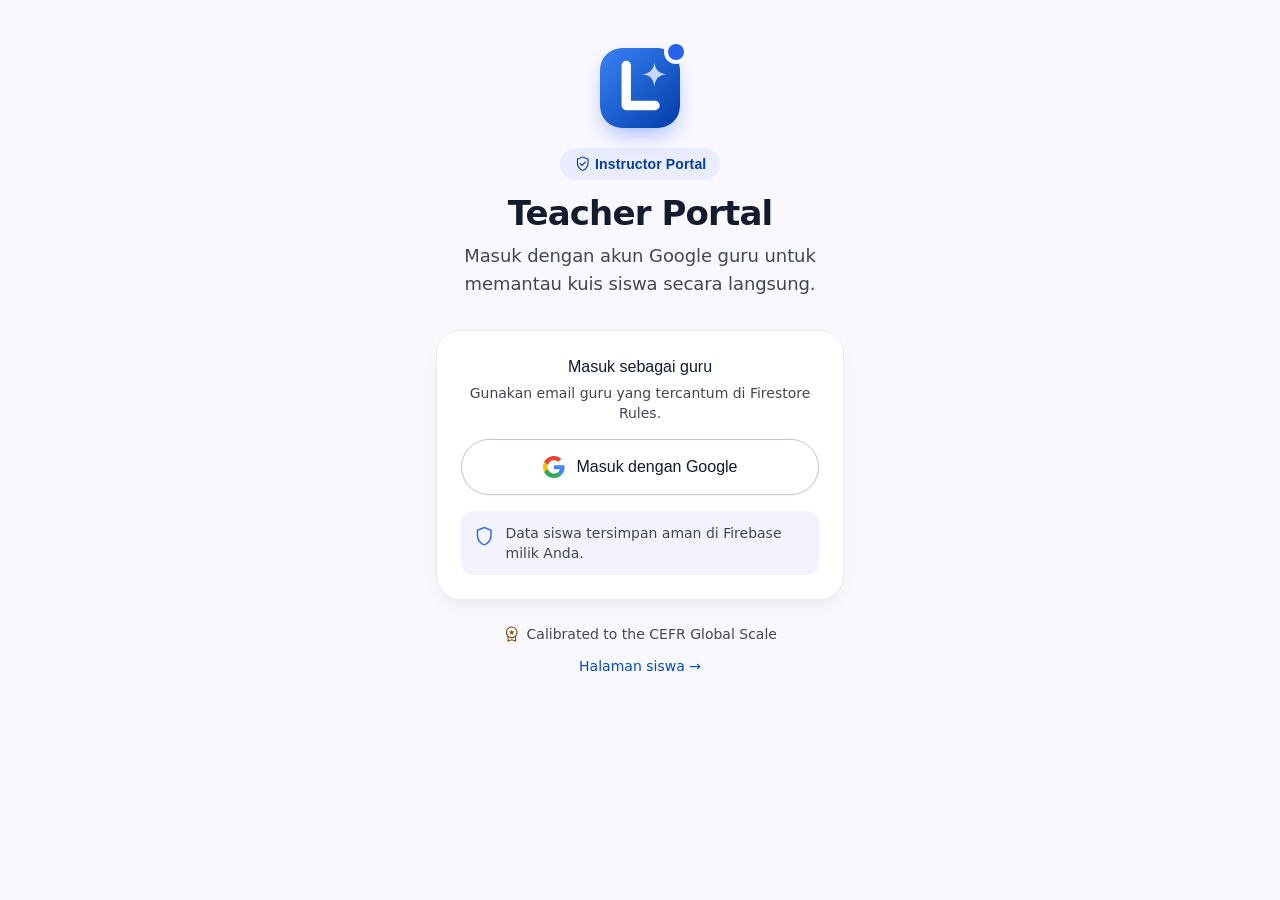
==== commit 464a1a81: "Add files via upload" ====
--- a/teacher.html
+++ b/teacher.html
@@ -9,7 +9,7 @@
 <title>Teacher Portal · LexiSync</title>
 <link rel="icon" href="favicon.ico">
 <link rel="preload" href="fonts/inter.woff2" as="font" type="font/woff2" crossorigin>
-<link rel="stylesheet" href="app.css?v=1.1.1">
+<link rel="stylesheet" href="app.css?v=1.1.2">
 </head>
 <body class="min-h-screen bg-surface text-on-surface antialiased">
 <div id="app" class="min-h-screen">
@@ -18,8 +18,8 @@
 <div id="modal-root"></div>
 <div id="toast-root"></div>
 <noscript><p style="padding:24px;font-family:sans-serif">LexiSync needs JavaScript. Please enable it in your browser.</p></noscript>
-<script src="config.js?v=1.1.1"></script>
-<script src="firebase.js?v=1.1.1"></script>
-<script src="app.js?v=1.1.1"></script>
+<script src="config.js?v=1.1.2"></script>
+<script src="firebase.js?v=1.1.2"></script>
+<script src="app.js?v=1.1.2"></script>
 </body>
 </html>
